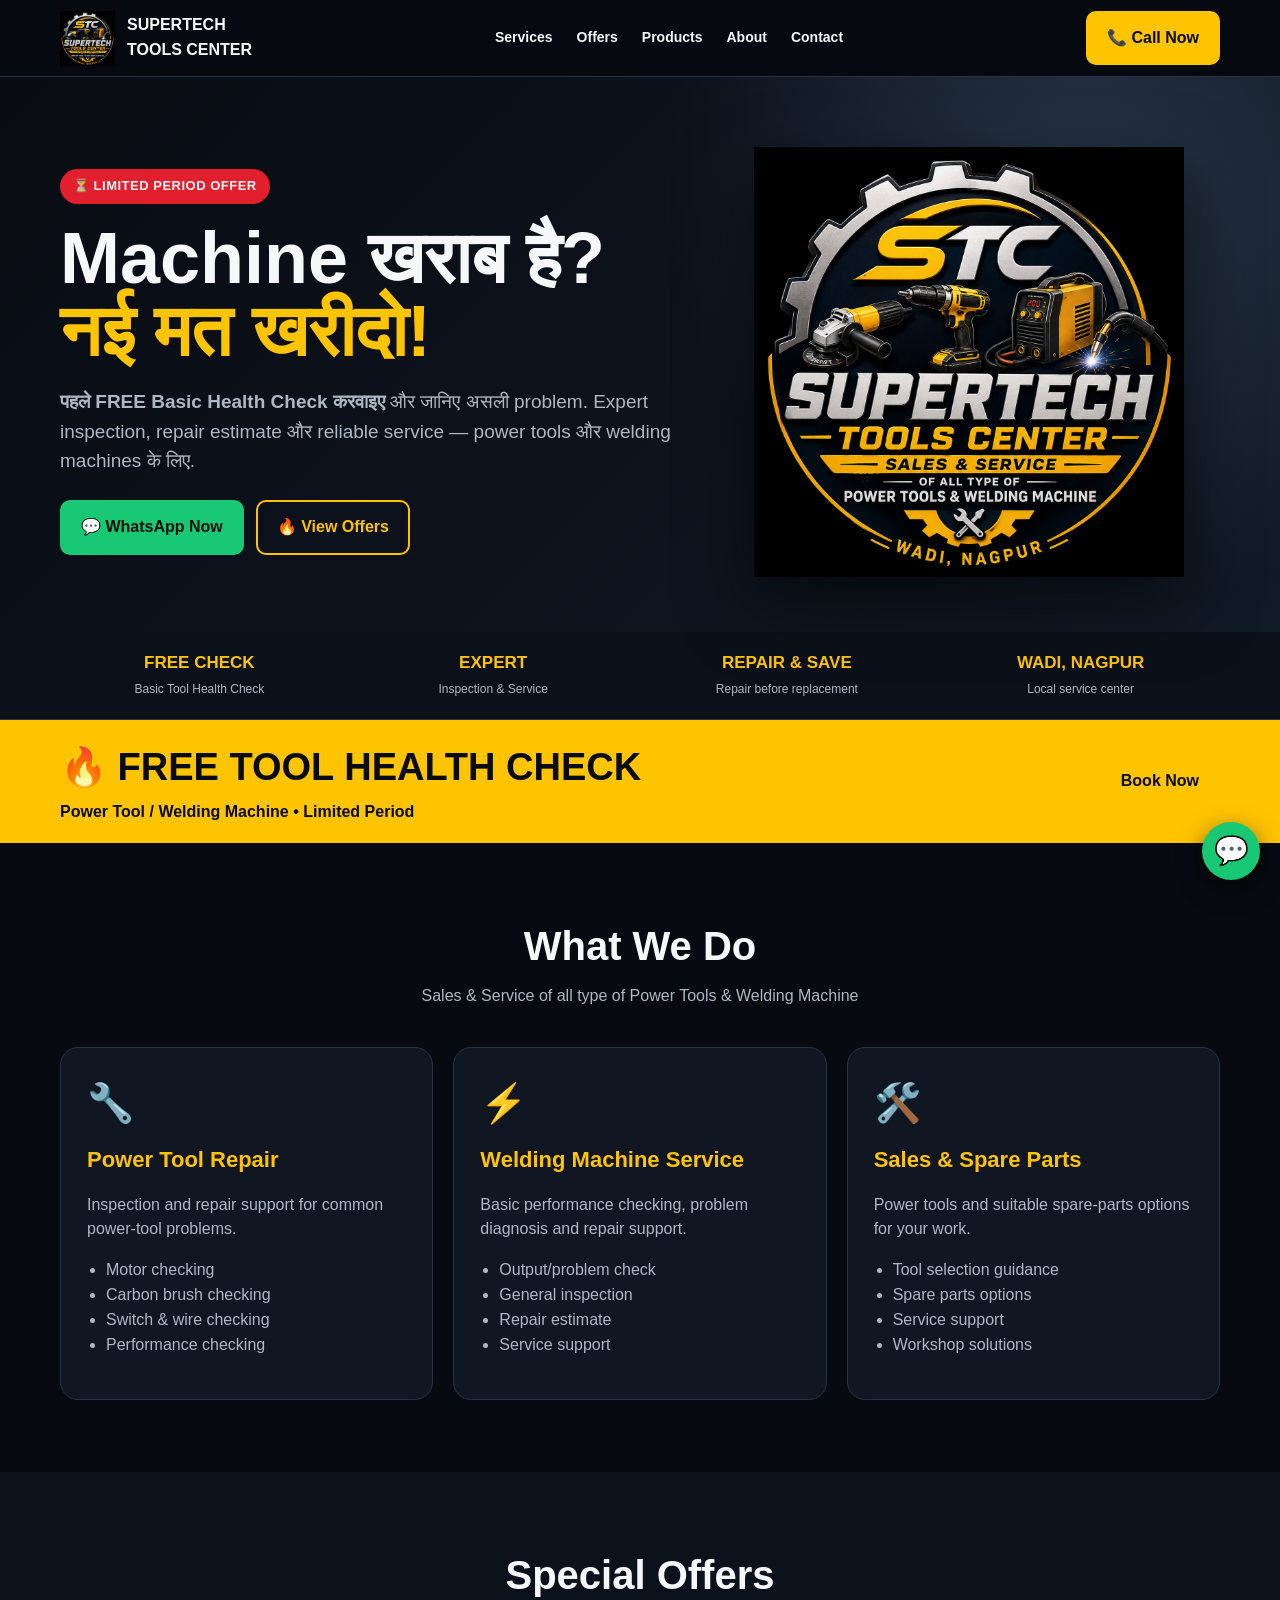
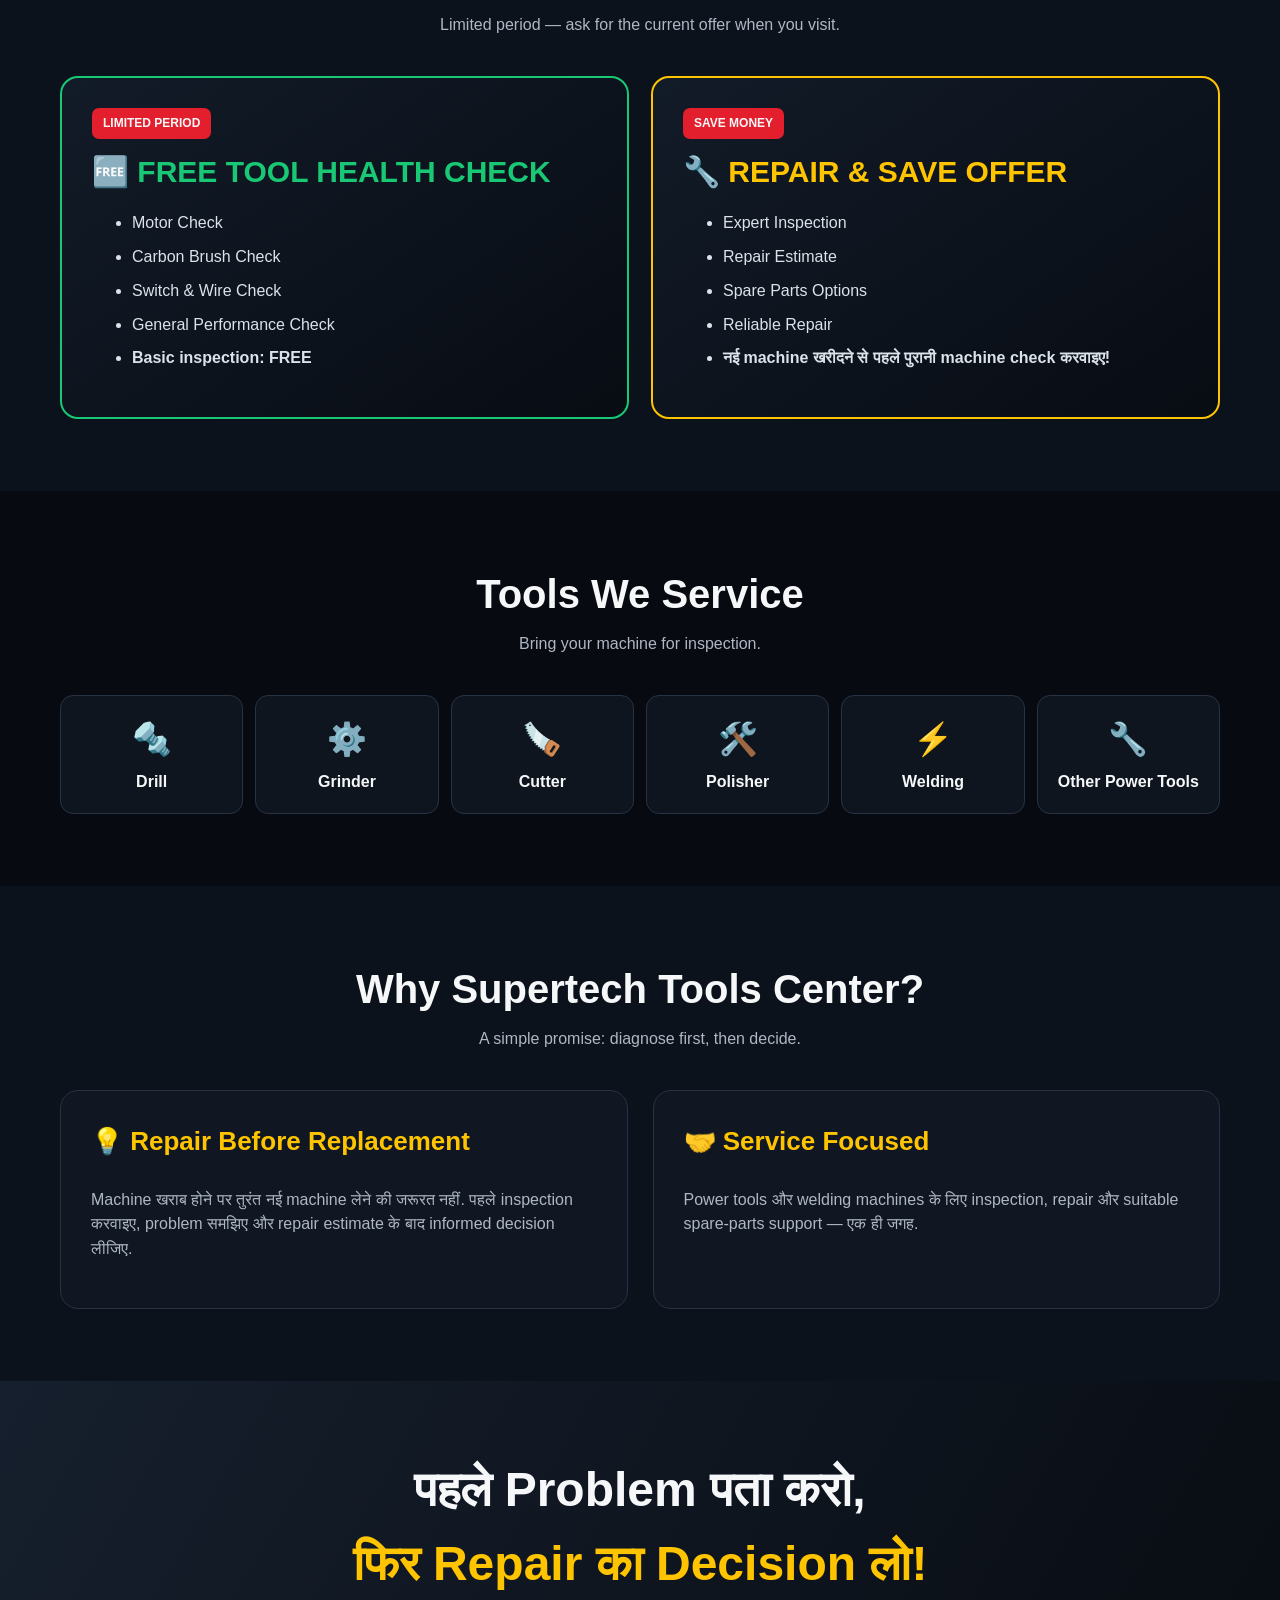
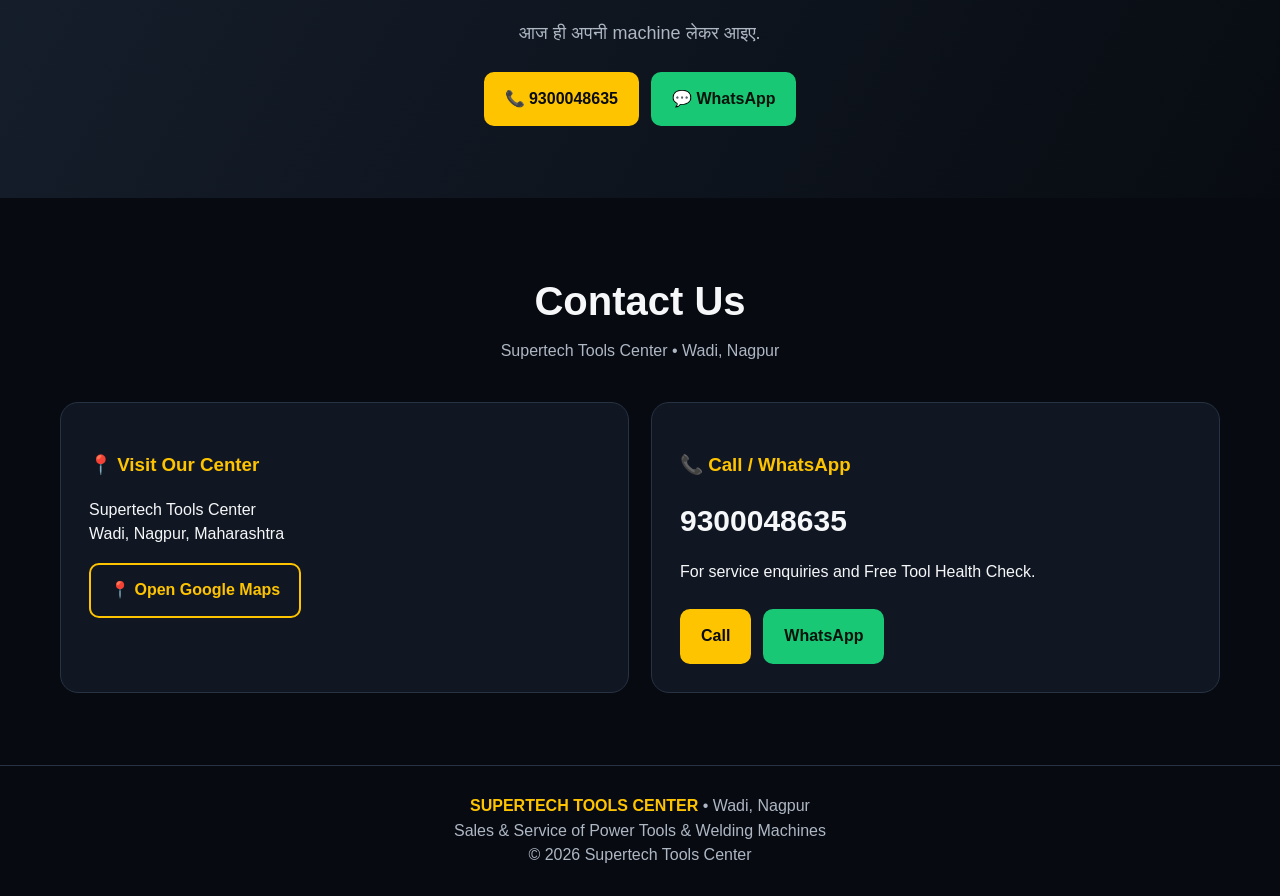
==== index.html @ 380aa90b "Update site URLs to custom domain" ====
<!doctype html>
<html lang="en">
<head>
<meta charset="utf-8">
<meta name="viewport" content="width=device-width,initial-scale=1">
<meta name="robots" content="index, follow">
<link rel="canonical" href="https://supertechtoolscenter.in/">
<title>Power Tool Repair & Welding Machine Service in Wadi, Nagpur | Supertech Tools Center</title>
<meta name="description" content="Supertech Tools Center in Wadi, Nagpur offers power tool repair, welding machine service, sales and spare parts. Call or WhatsApp 9300048635 for a Free Tool Health Check.">
<style>
:root{--bg:#070a10;--card:#101722;--gold:#ffc400;--red:#e31e2d;--text:#f6f7f9;--muted:#aeb7c4;--line:#273343;--green:#19c874}
*{box-sizing:border-box}html{scroll-behavior:smooth}body{margin:0;background:var(--bg);color:var(--text);font-family:Inter,Arial,sans-serif;line-height:1.55}a{text-decoration:none;color:inherit}.wrap{width:min(1160px,92%);margin:auto}
header{position:sticky;top:0;z-index:50;background:rgba(7,10,16,.94);backdrop-filter:blur(12px);border-bottom:1px solid var(--line)}.nav{height:76px;display:flex;align-items:center;justify-content:space-between;gap:20px}.brand{display:flex;align-items:center;gap:12px;font-weight:900}.brand img{width:55px;height:55px;object-fit:contain}.brand span{font-size:16px}nav{display:flex;gap:24px;font-weight:800;font-size:14px}nav a:hover{color:var(--gold)}.btn{display:inline-flex;align-items:center;justify-content:center;padding:13px 19px;border-radius:10px;background:var(--gold);color:#080b10;font-weight:900;border:2px solid var(--gold);cursor:pointer}.btn.dark{background:transparent;color:var(--gold)}.btn.whatsapp{background:var(--green);border-color:var(--green);color:#06120b}
.hero{padding:70px 0 55px;background:radial-gradient(circle at 85% 20%,#273548 0,transparent 36%),linear-gradient(135deg,#080b12,#111a27)}.grid2{display:grid;grid-template-columns:1.1fr .9fr;gap:45px;align-items:center}.pill{display:inline-block;background:var(--red);padding:7px 13px;border-radius:999px;font-weight:900;font-size:13px;letter-spacing:.5px}h1{font-size:clamp(40px,6vw,72px);line-height:1.02;margin:18px 0}.gold{color:var(--gold)}.hero p{font-size:19px;color:var(--muted);max-width:680px}.actions{display:flex;gap:12px;flex-wrap:wrap;margin-top:24px}.hero img{width:min(430px,100%);display:block;margin:auto;filter:drop-shadow(0 25px 35px #0009)}
.trust{padding:18px 0;border-bottom:1px solid var(--line);background:#0b111a}.trustrow{display:grid;grid-template-columns:repeat(4,1fr);gap:15px;text-align:center}.trustrow strong{display:block;color:var(--gold);font-size:17px}.trustrow span{font-size:12px;color:var(--muted)}
.offerbar{background:var(--gold);color:#080b10;padding:18px 0}.offerbar .inner{display:flex;align-items:center;justify-content:space-between;gap:20px}.offerbar h2{margin:0;font-size:clamp(23px,4vw,38px)}.offerbar p{margin:3px 0 0;font-weight:800}
section{padding:72px 0}.title{text-align:center;margin-bottom:38px}.title h2{font-size:40px;margin:0 0 7px}.title p{color:var(--muted);margin:0}
.cards{display:grid;grid-template-columns:repeat(3,1fr);gap:20px}.card{background:var(--card);border:1px solid var(--line);border-radius:18px;padding:26px;transition:.2s}.card:hover{transform:translateY(-4px);border-color:#4a5b70}.ico{font-size:38px}.card h3{color:var(--gold);font-size:22px;margin:10px 0 7px}.card p,.card li{color:var(--muted)}.card ul{padding-left:19px}
.offers{display:grid;grid-template-columns:1fr 1fr;gap:22px}.offer{padding:30px;border-radius:18px;background:linear-gradient(145deg,#121b28,#080c13);border:2px solid var(--gold)}.offer.free{border-color:var(--green)}.offer h3{font-size:30px;color:var(--gold);margin:0 0 12px}.offer.free h3{color:var(--green)}.offer li{margin:9px 0;color:#dce2e9}.limited{display:inline-block;background:var(--red);padding:6px 11px;border-radius:7px;font-weight:900;font-size:12px;margin-bottom:10px}
.products{display:grid;grid-template-columns:repeat(6,1fr);gap:12px}.product{background:#0e151f;border:1px solid var(--line);border-radius:13px;padding:19px 10px;text-align:center;font-weight:800}.product b{font-size:32px;display:block;margin-bottom:5px}
.about{background:#0c121b}.aboutbox{display:grid;grid-template-columns:1fr 1fr;gap:25px;align-items:stretch}.aboutbox>div{background:var(--card);border:1px solid var(--line);border-radius:18px;padding:30px}.aboutbox h3{color:var(--gold);font-size:26px;margin-top:0}.aboutbox p{color:var(--muted)}
.cta{text-align:center;background:linear-gradient(120deg,#161f2d,#080c12)}.cta h2{font-size:clamp(30px,5vw,48px);margin:0 0 8px}.cta p{color:var(--muted);font-size:18px}
.contact{display:grid;grid-template-columns:1fr 1fr;gap:22px}.contact .box{background:var(--card);border:1px solid var(--line);border-radius:18px;padding:28px}.contact h3{color:var(--gold)}.number{font-size:30px;font-weight:900}
footer{padding:28px 0;border-top:1px solid var(--line);text-align:center;color:var(--muted)}footer strong{color:var(--gold)}
.float-wa{position:fixed;right:20px;bottom:20px;z-index:100;width:58px;height:58px;border-radius:50%;display:flex;align-items:center;justify-content:center;background:var(--green);font-size:28px;box-shadow:0 8px 25px #0008}
@media(max-width:850px){nav{display:none}.grid2,.aboutbox,.contact,.offers{grid-template-columns:1fr}.cards{grid-template-columns:1fr}.products{grid-template-columns:repeat(2,1fr)}.trustrow{grid-template-columns:repeat(2,1fr)}.offerbar .inner{flex-direction:column;text-align:center}.hero{padding-top:45px}}
</style>
<script type="application/ld+json">
{
  "@context":"https://schema.org",
  "@type":"LocalBusiness",
  "name":"Supertech Tools Center",
  "description":"Sales and service of power tools and welding machines in Wadi, Nagpur.",
  "telephone":"+91-9300048635",
  "url":"https://supertechtoolscenter.in/",
  "address":{"@type":"PostalAddress","addressLocality":"Wadi","addressRegion":"Maharashtra","addressCountry":"IN"},
  "areaServed":["Wadi","Nagpur"]
}
</script>
</head>
<body>
<header><div class="wrap nav">
<a class="brand" href="#"><img src="[data-uri]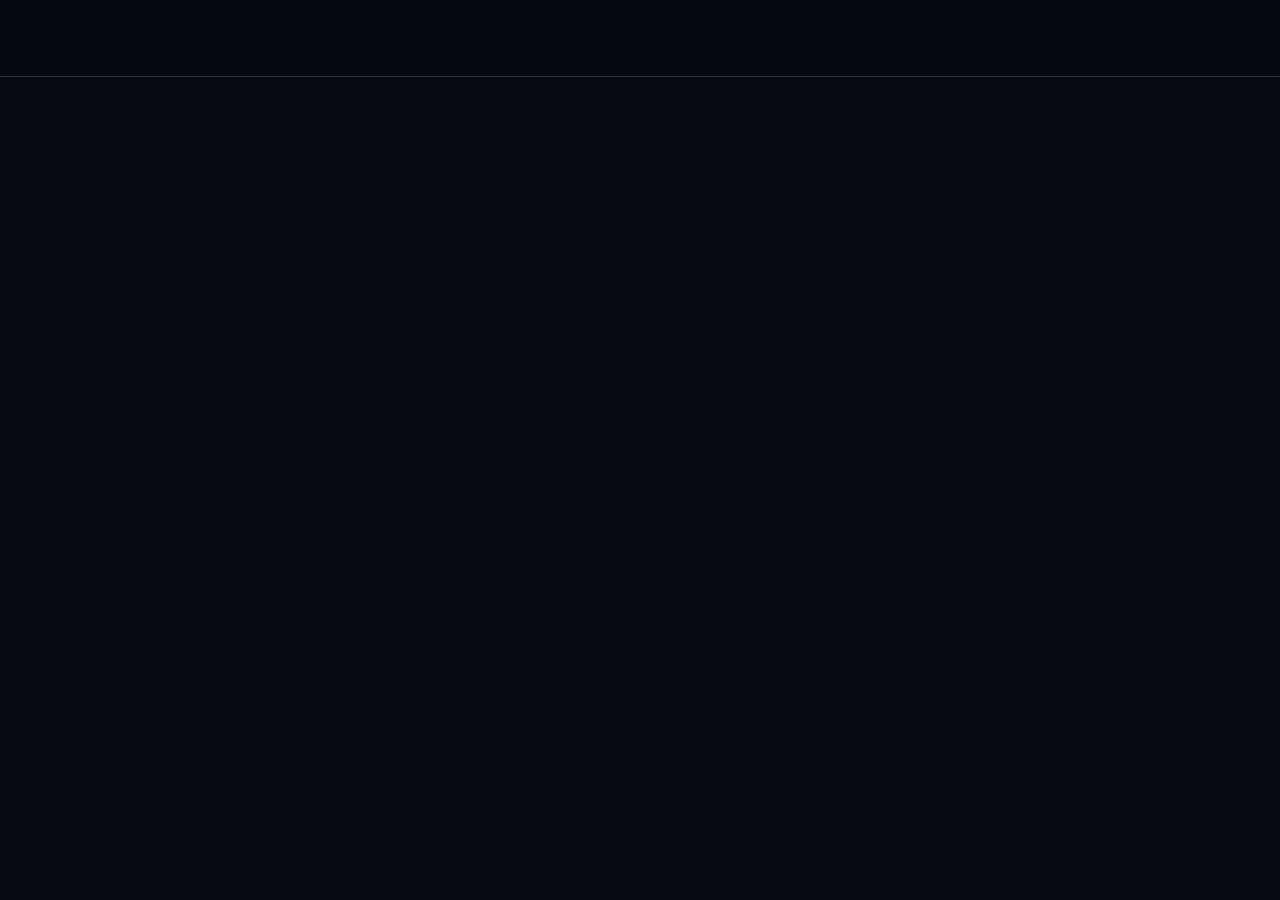
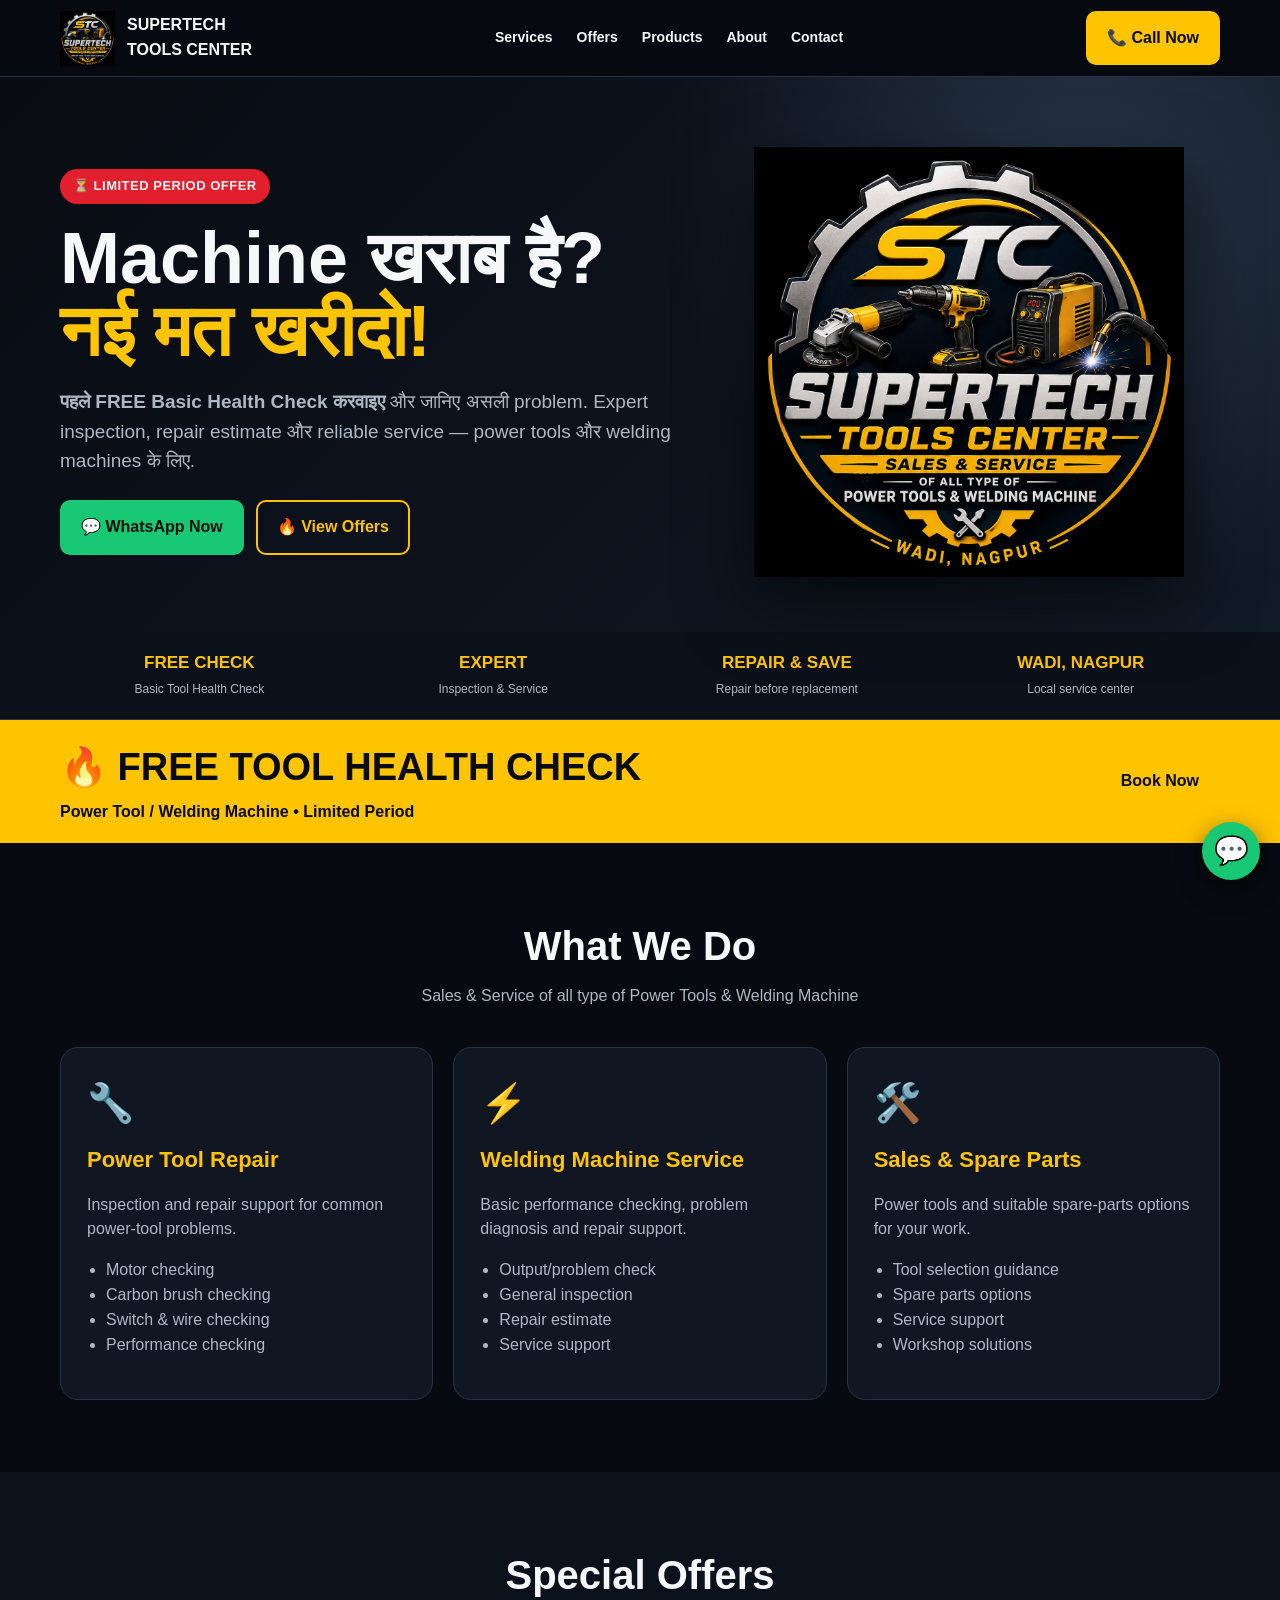
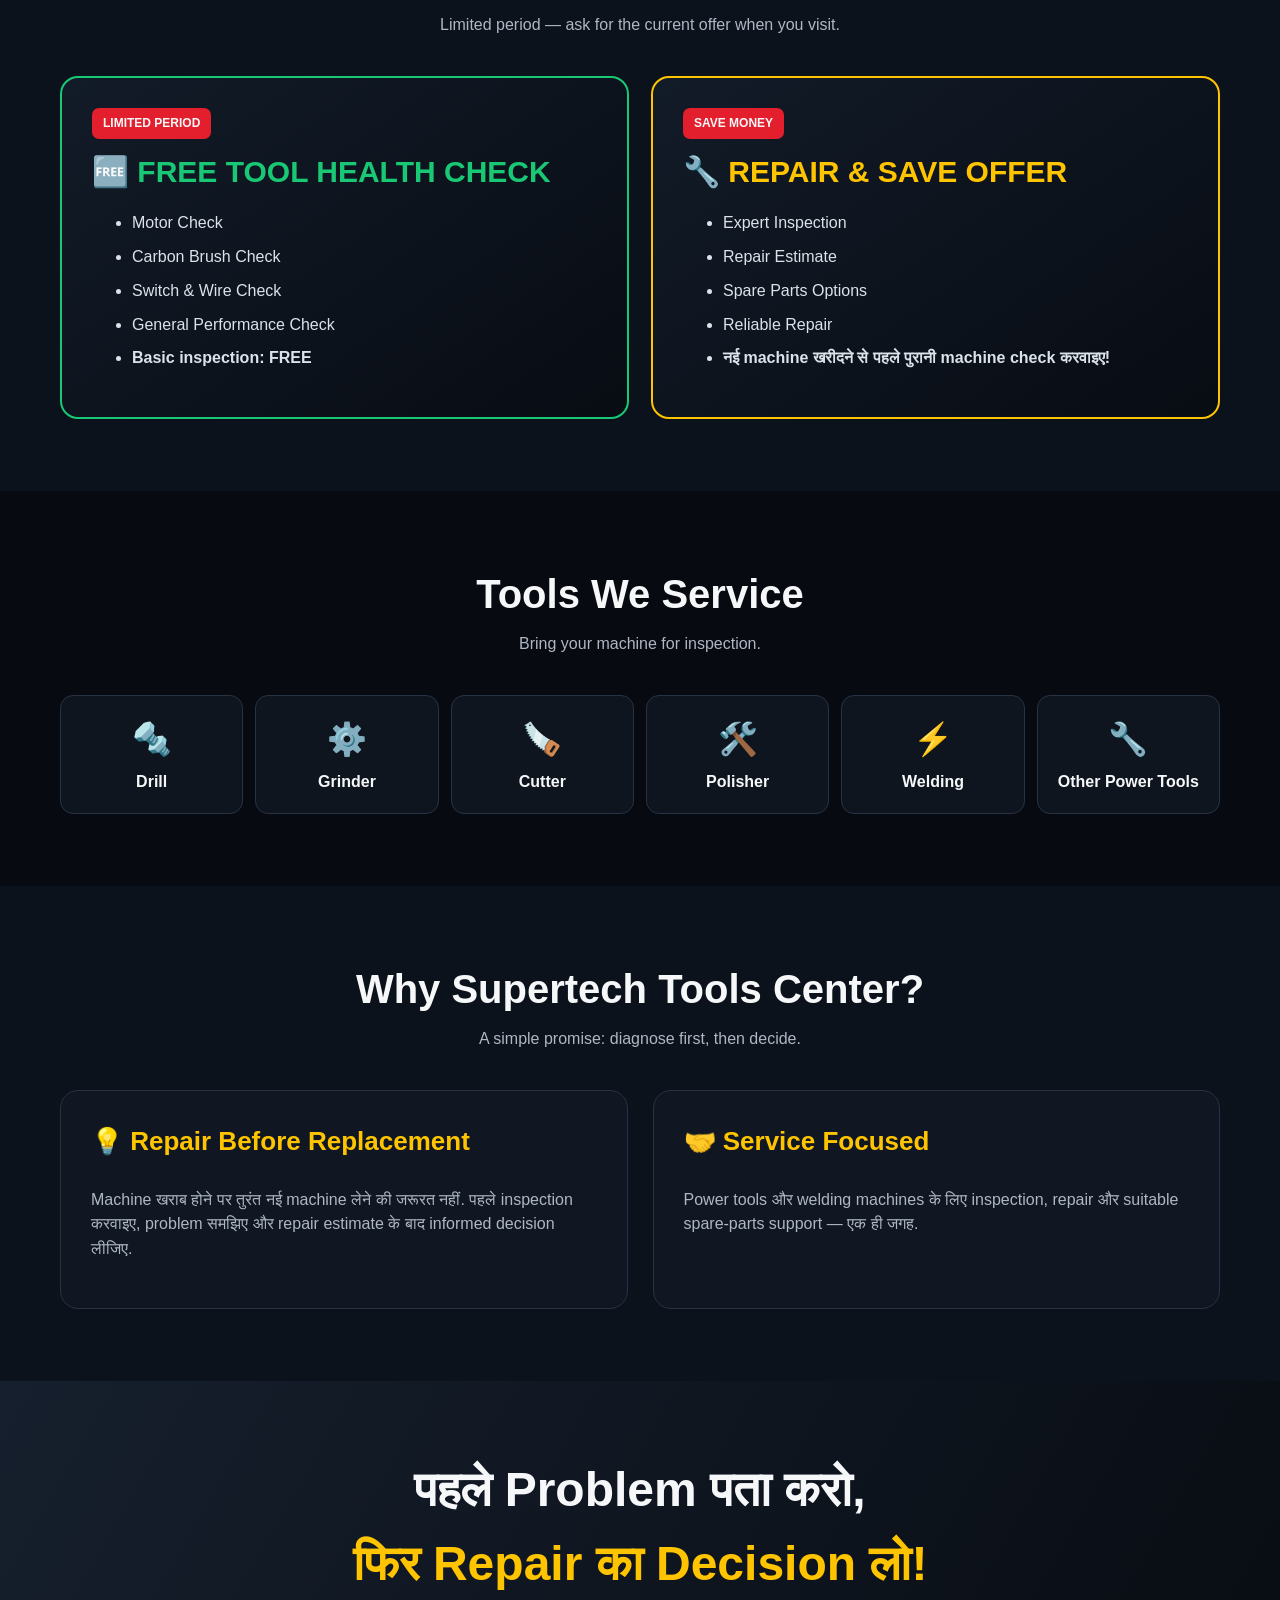
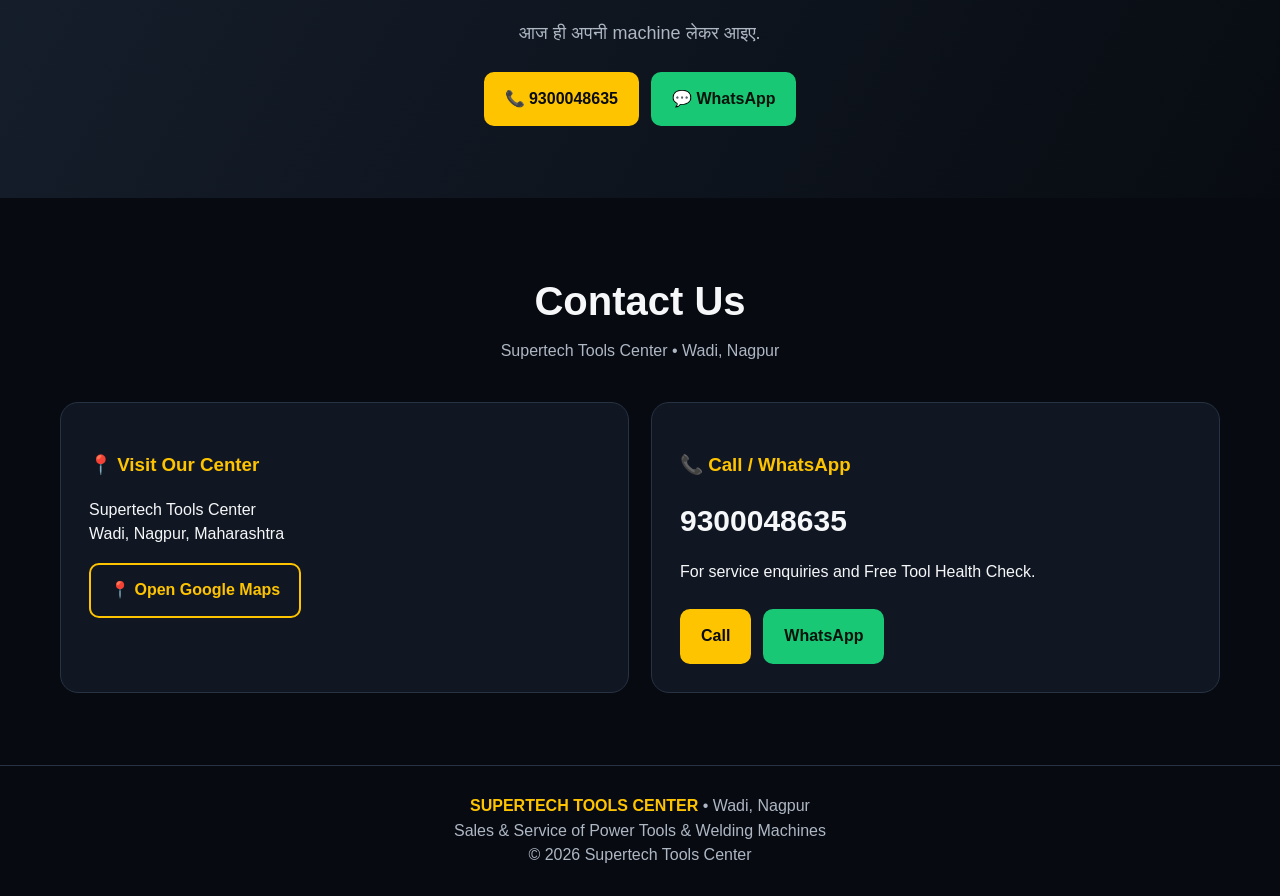
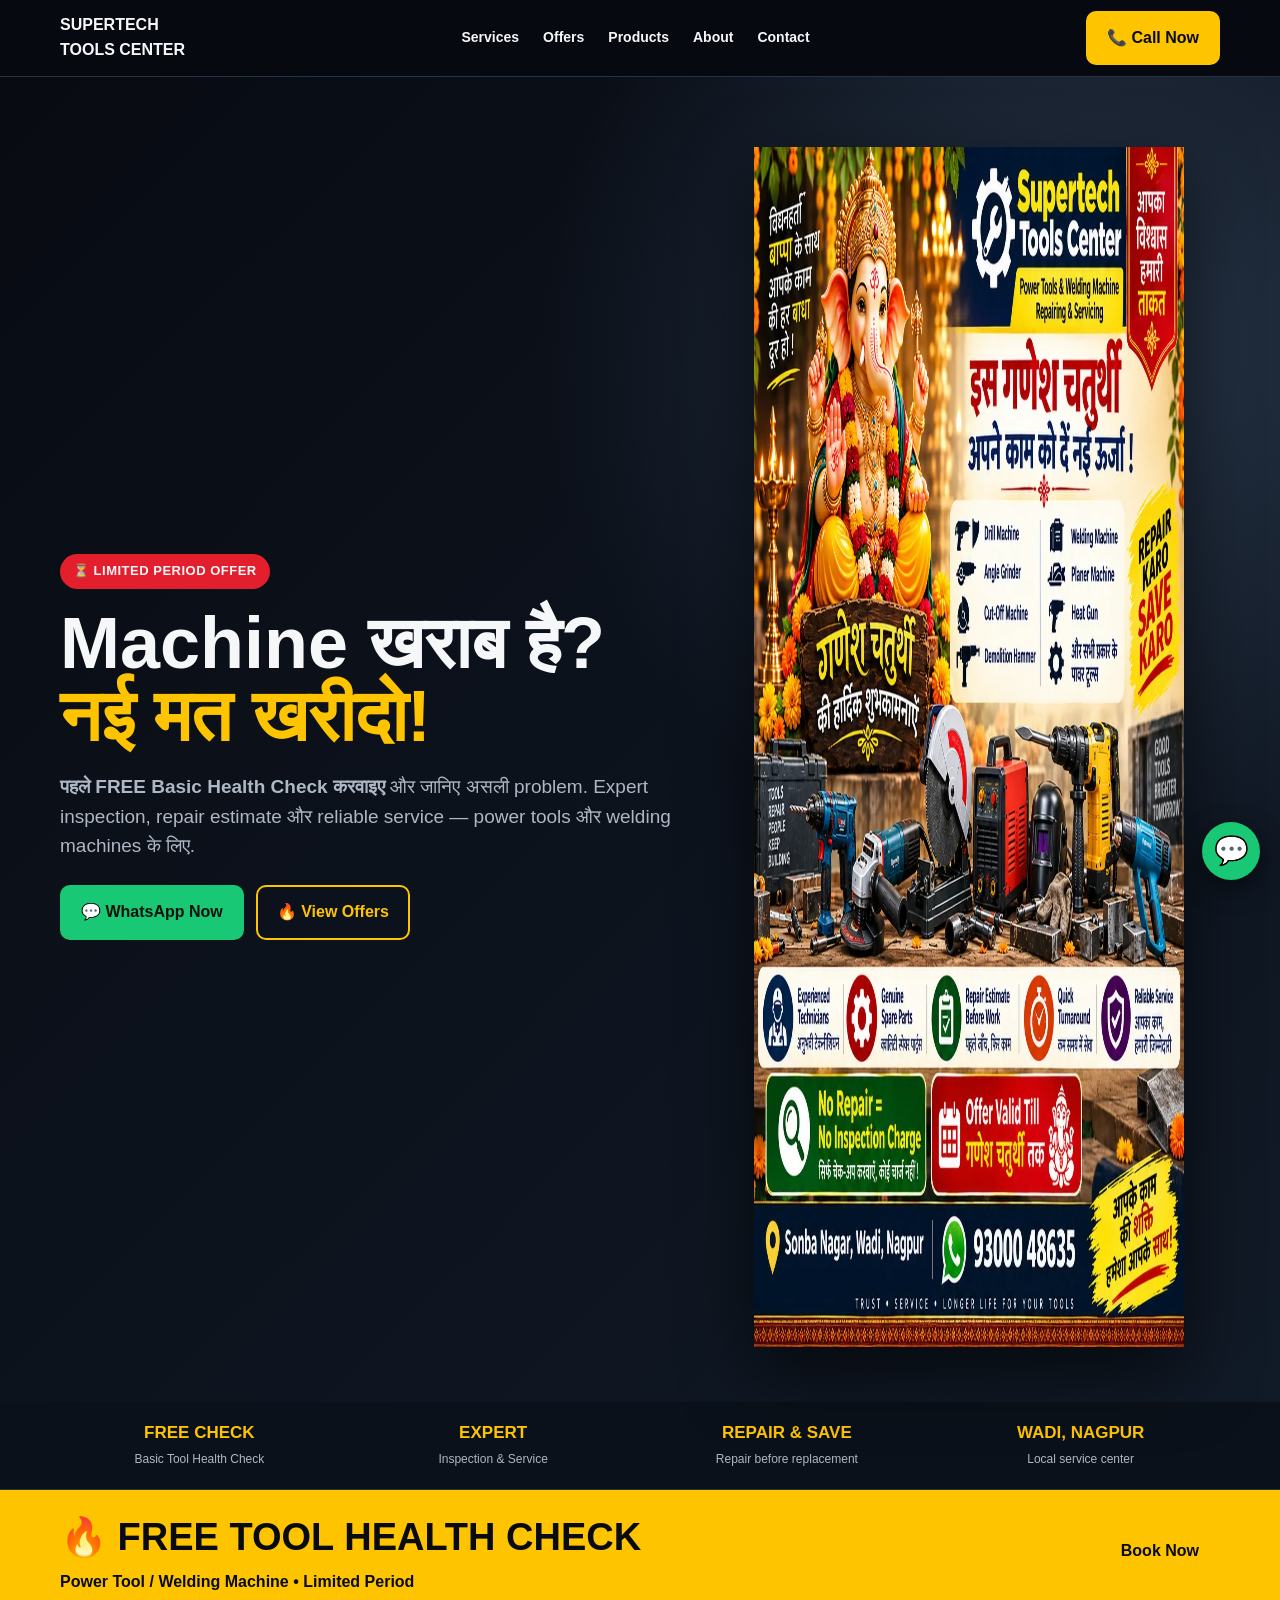
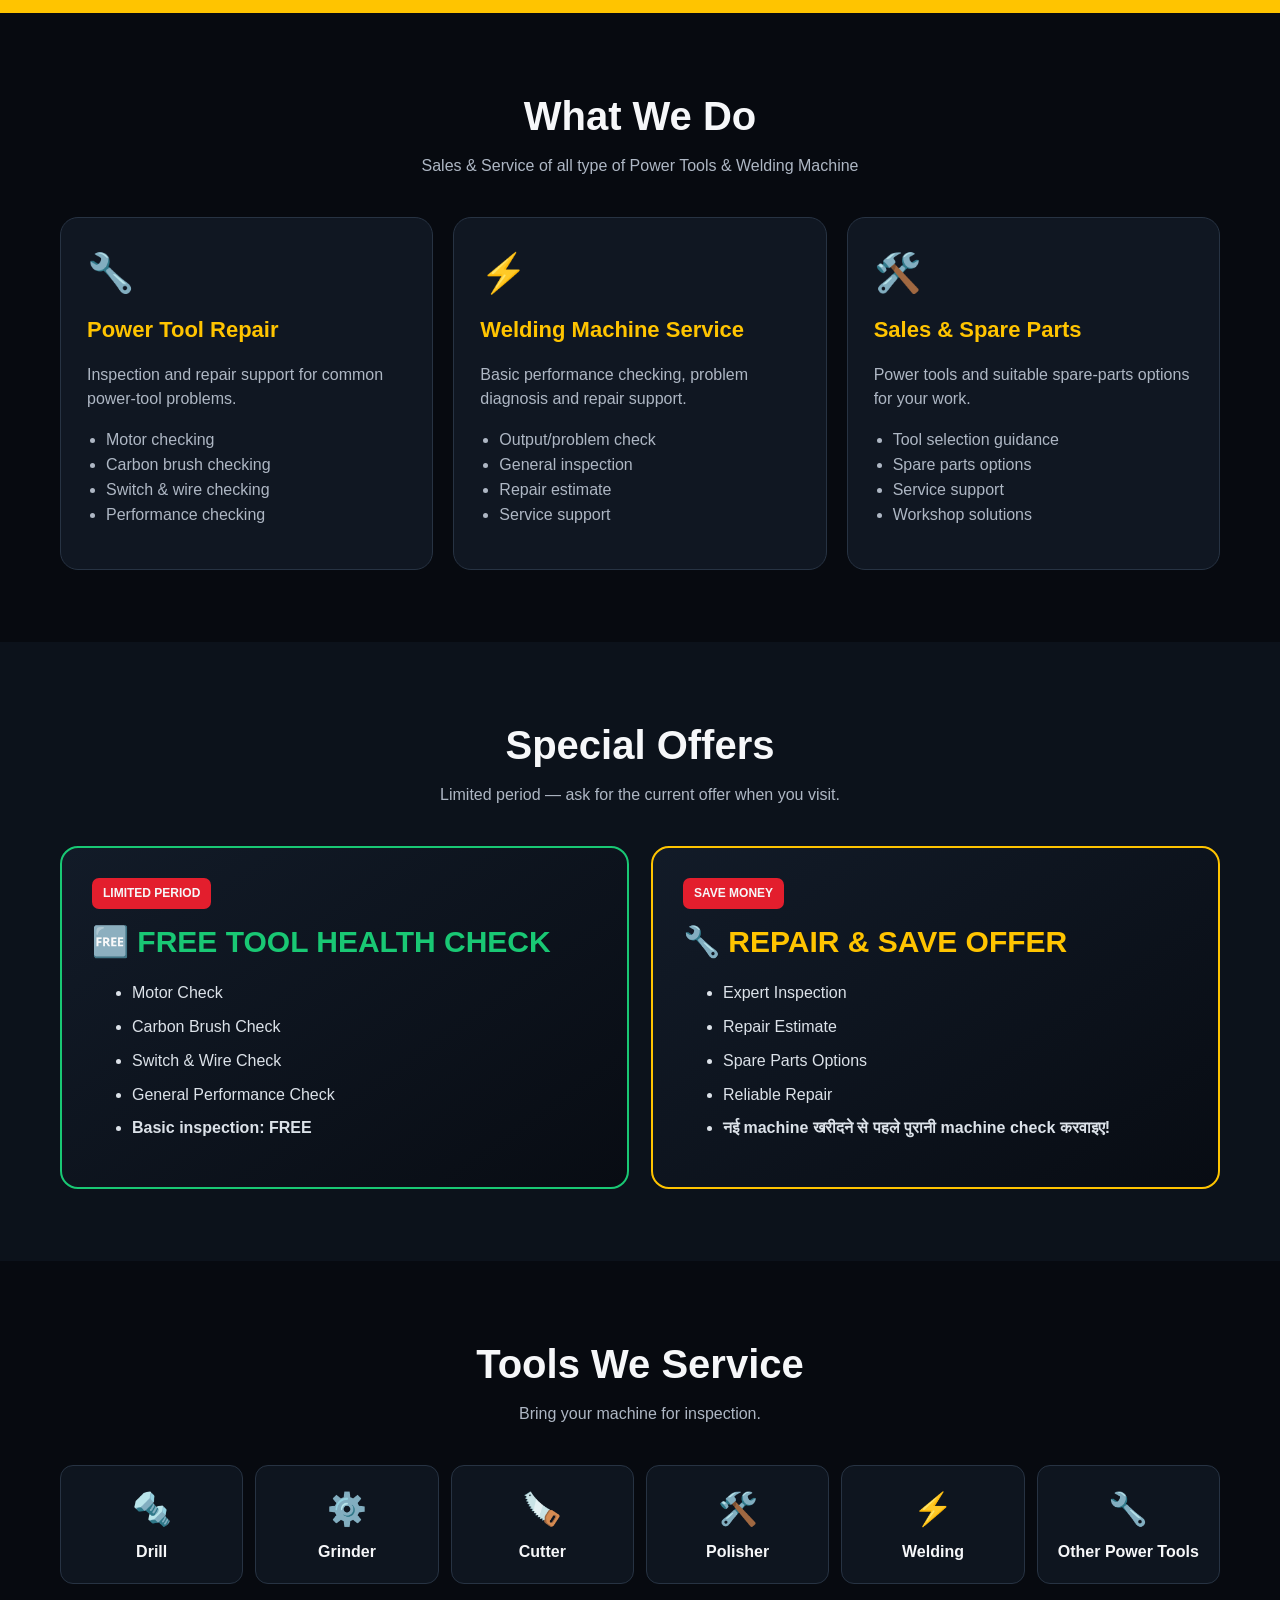
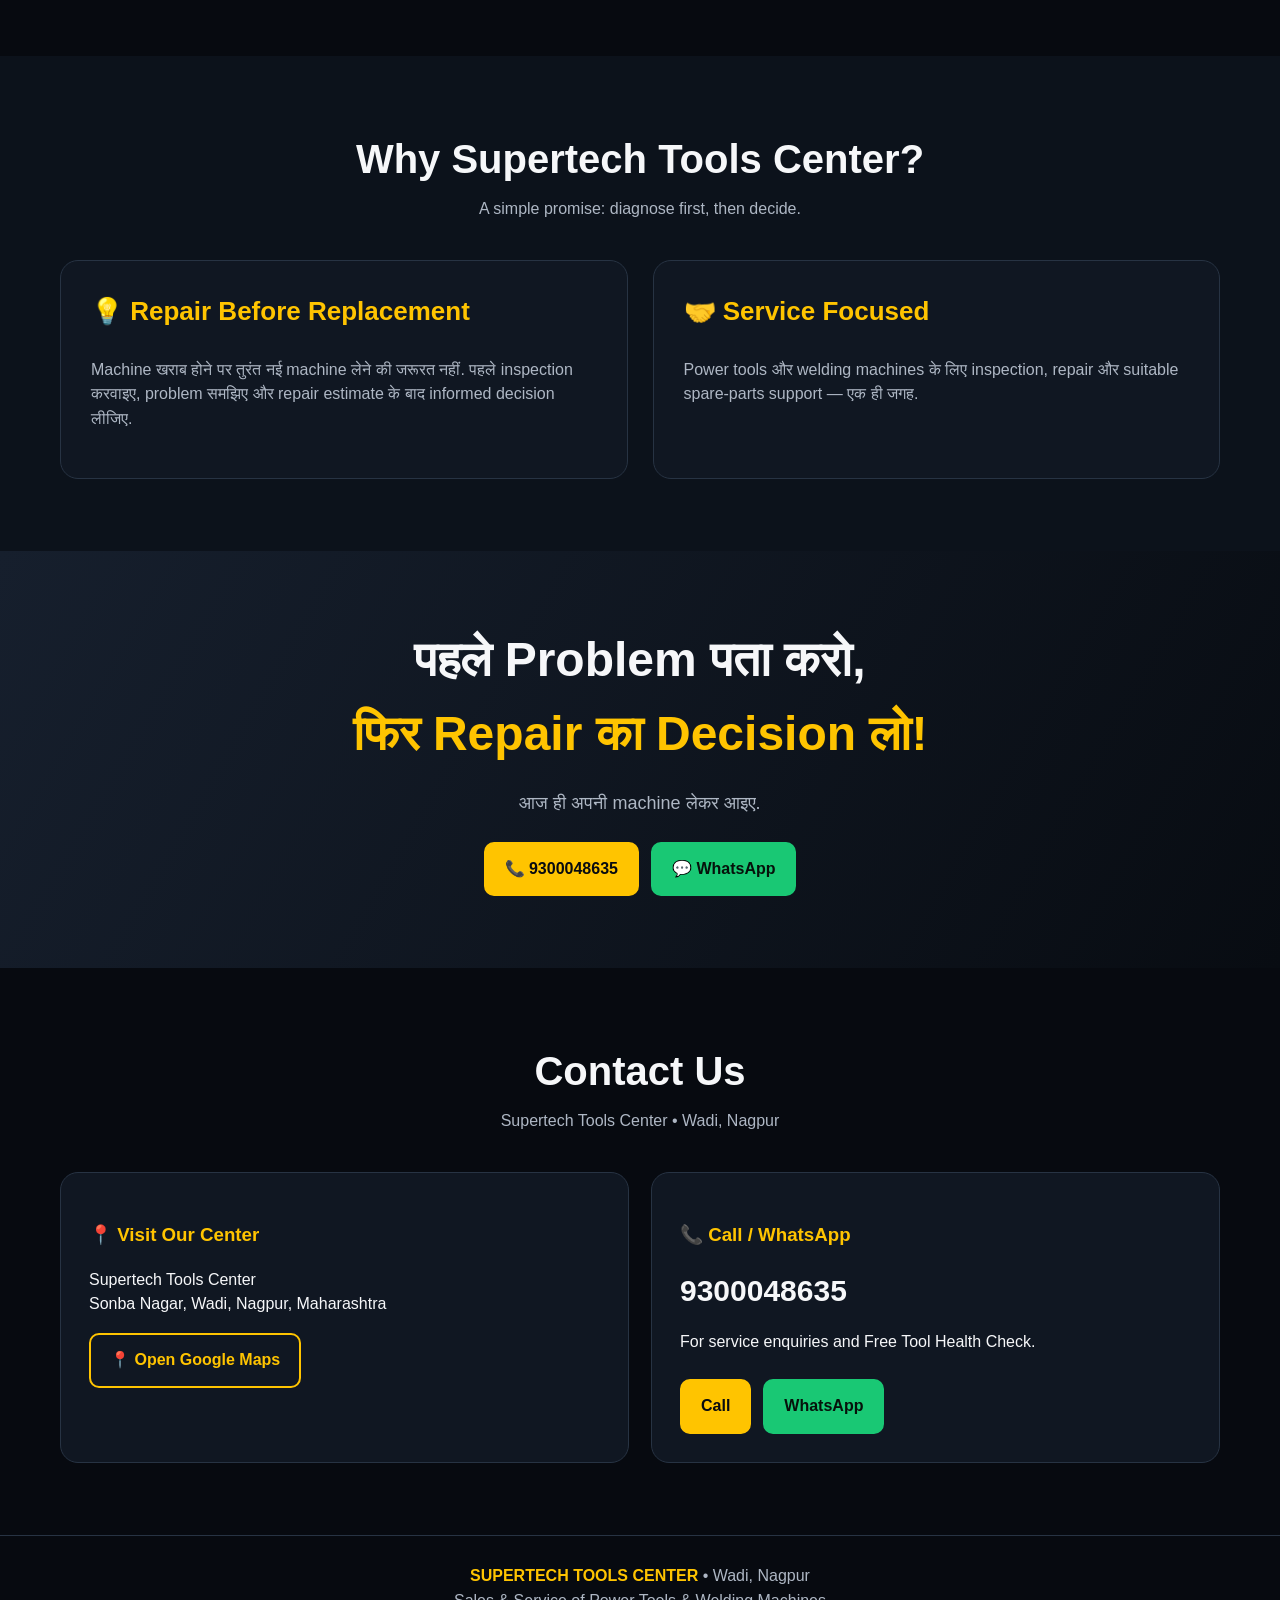
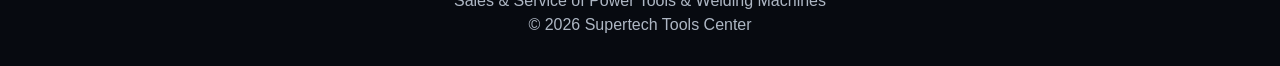
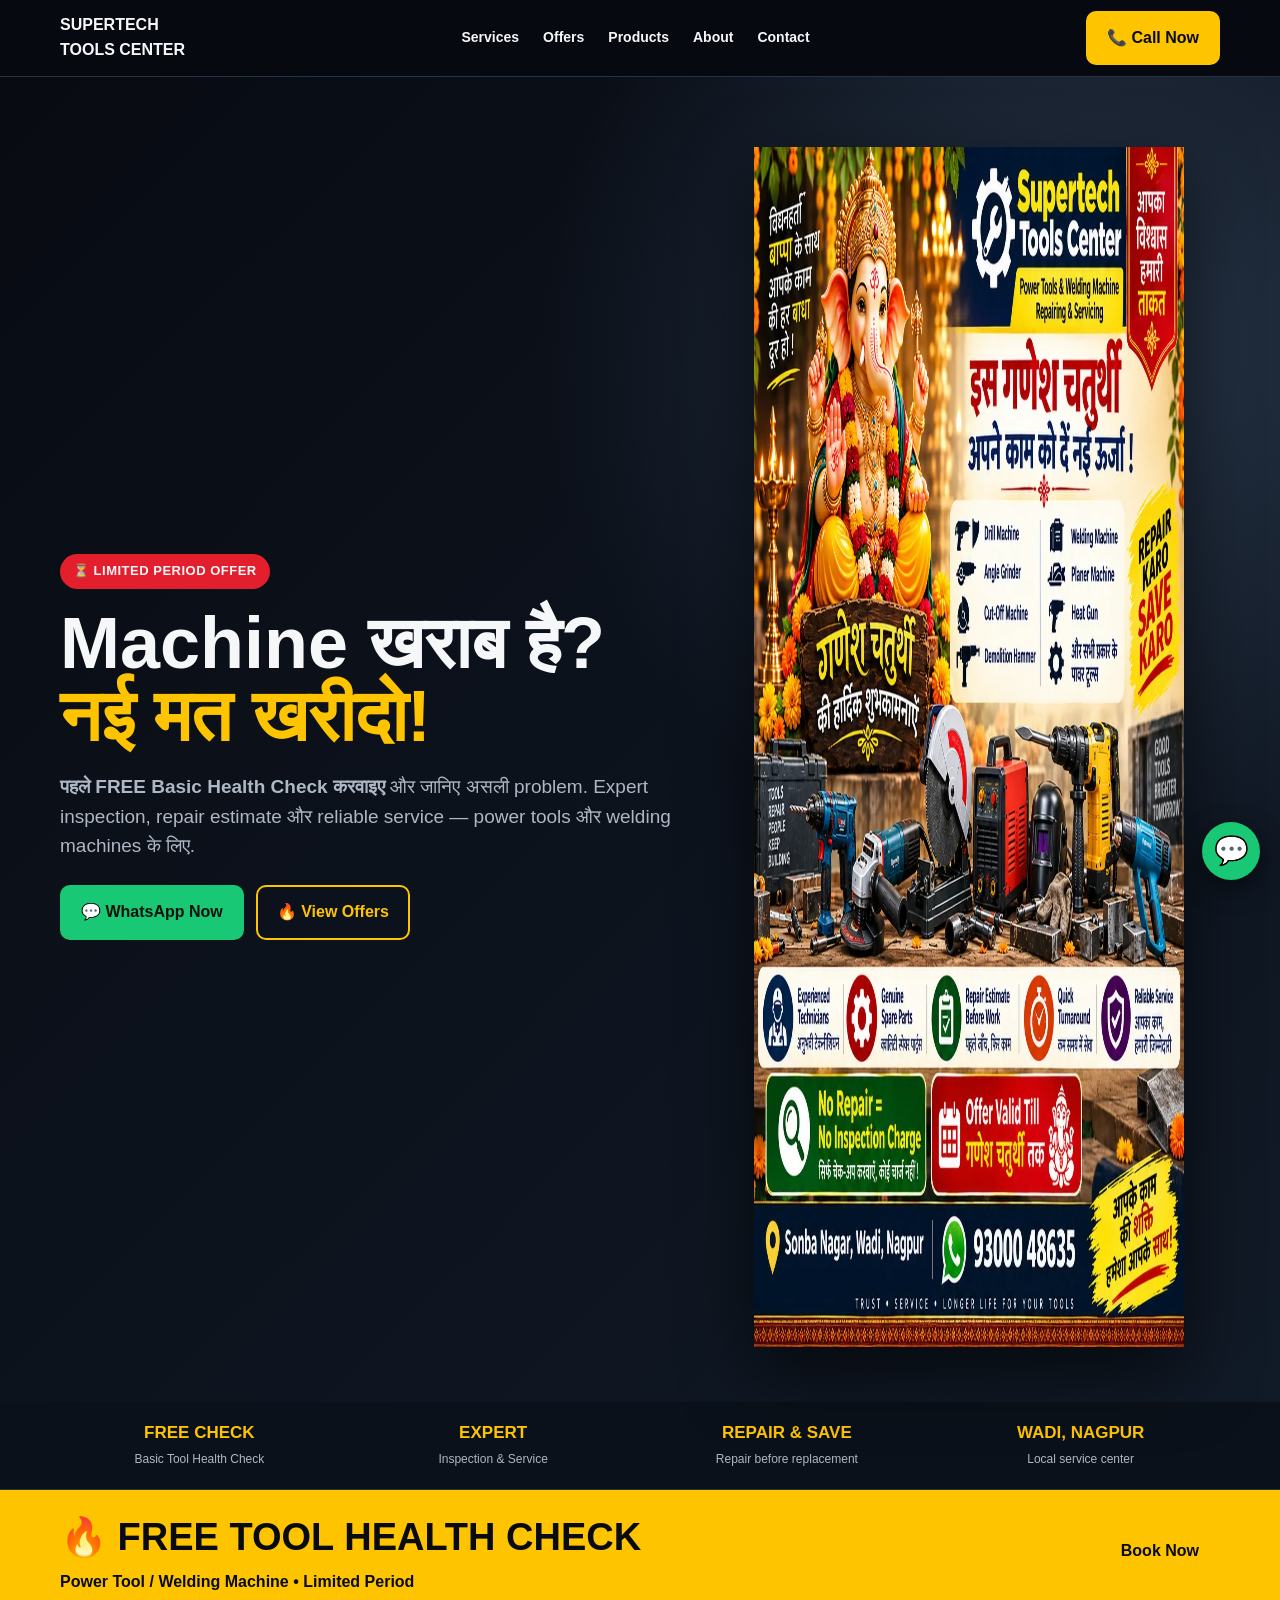
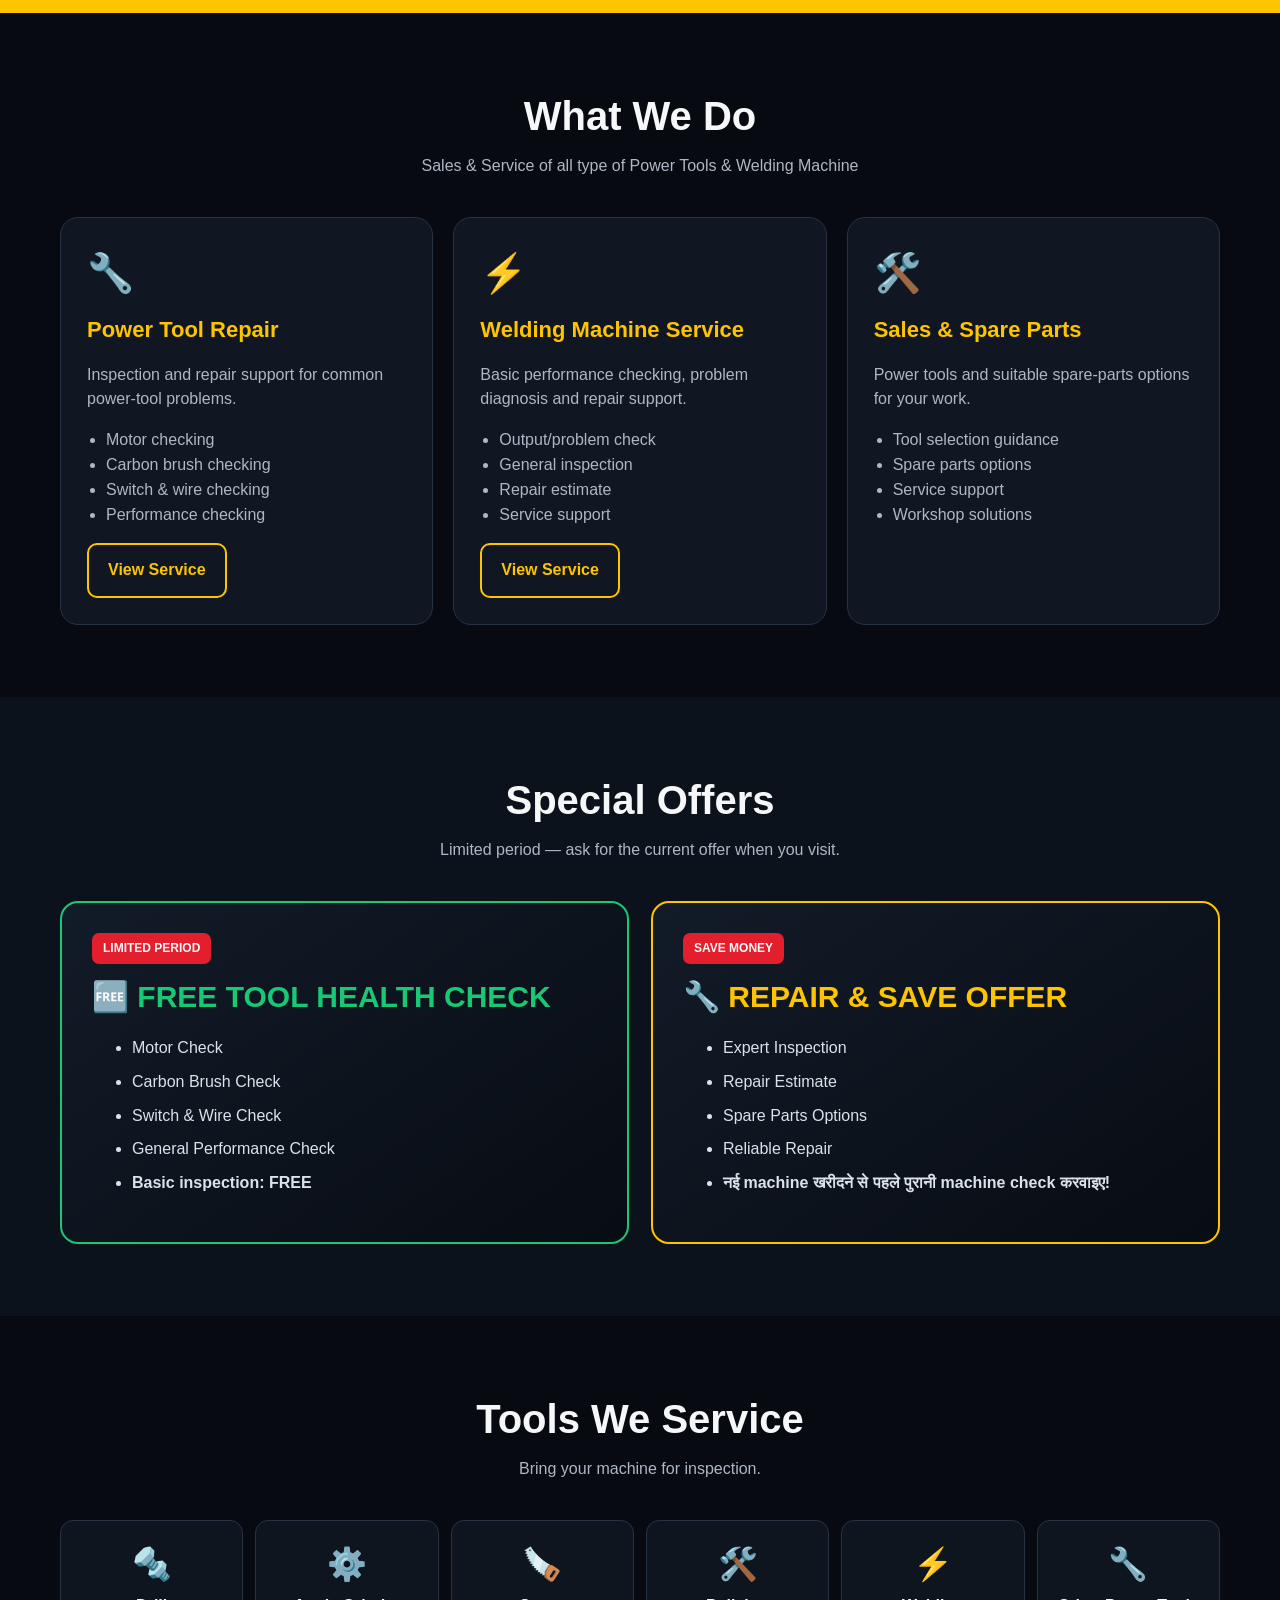
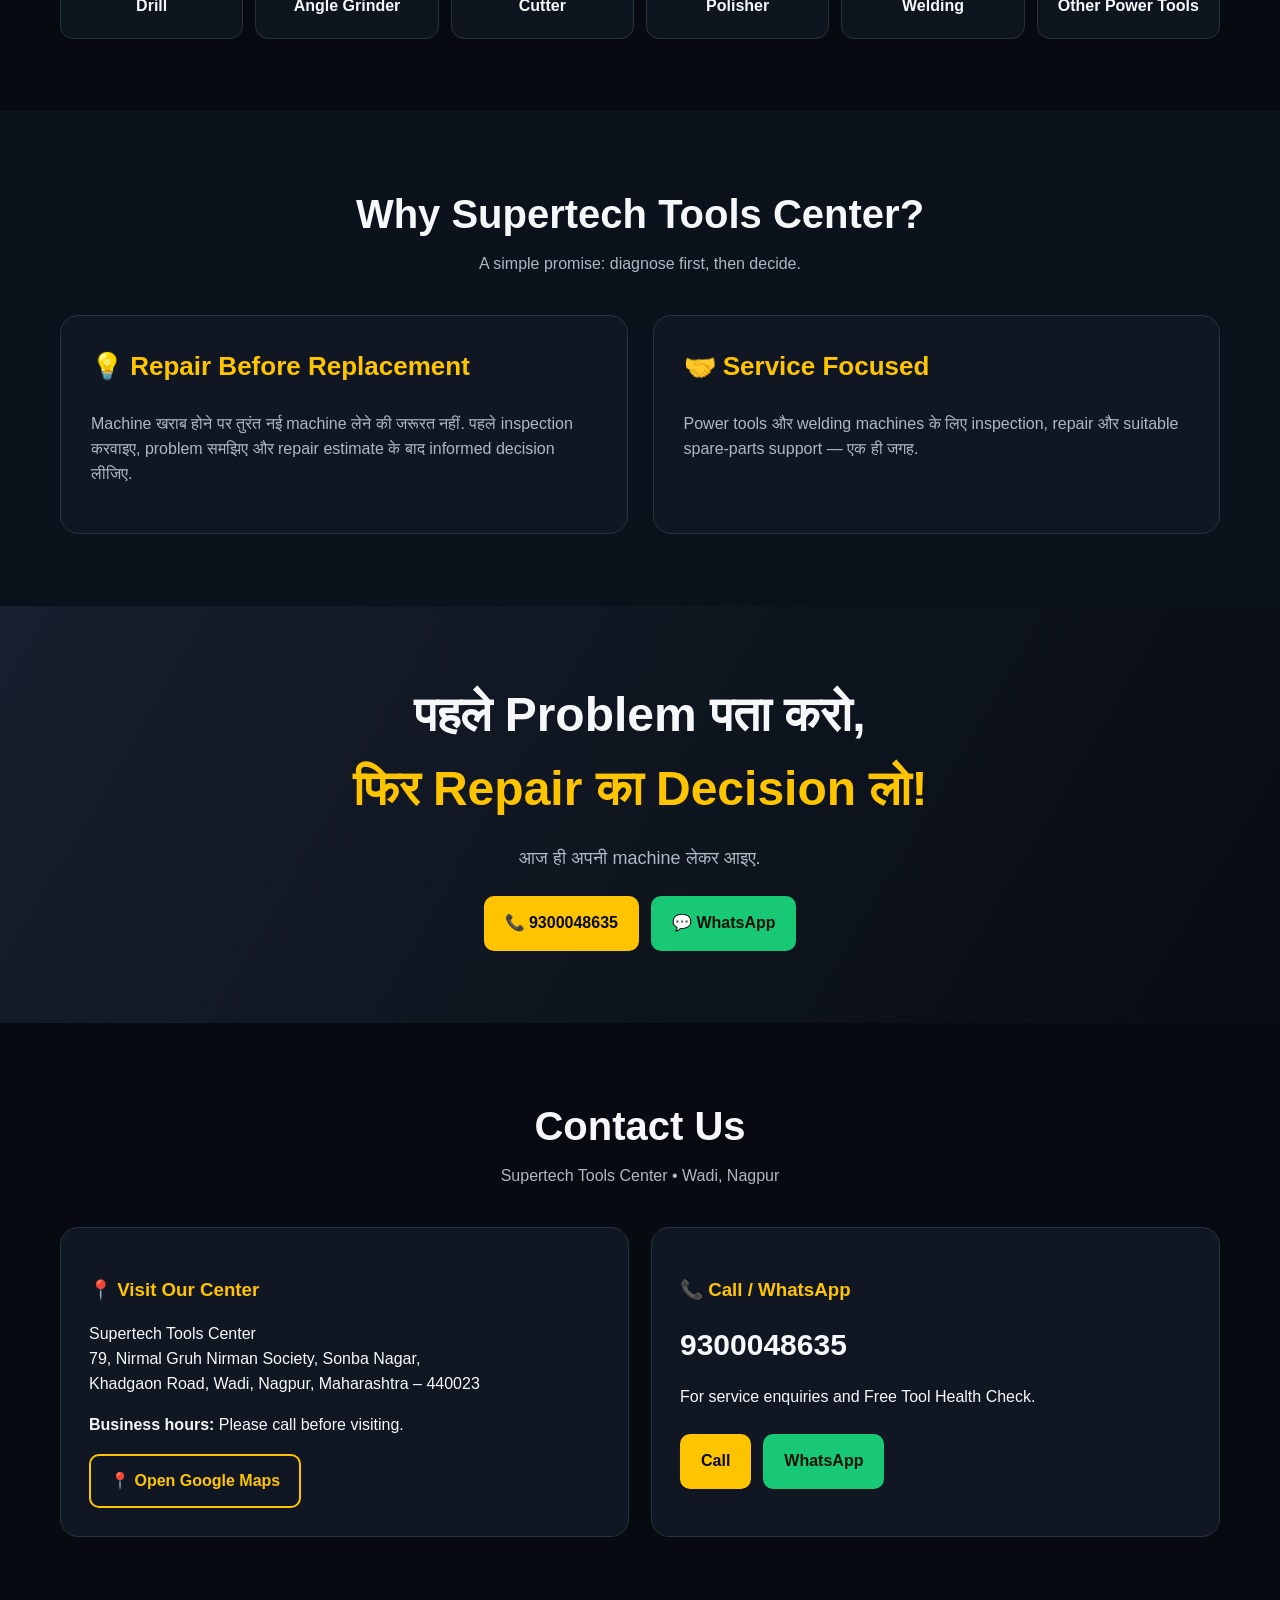
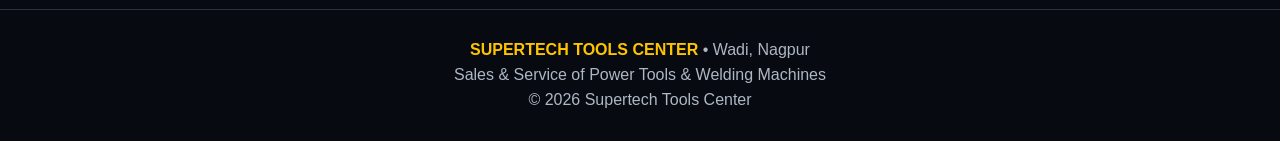
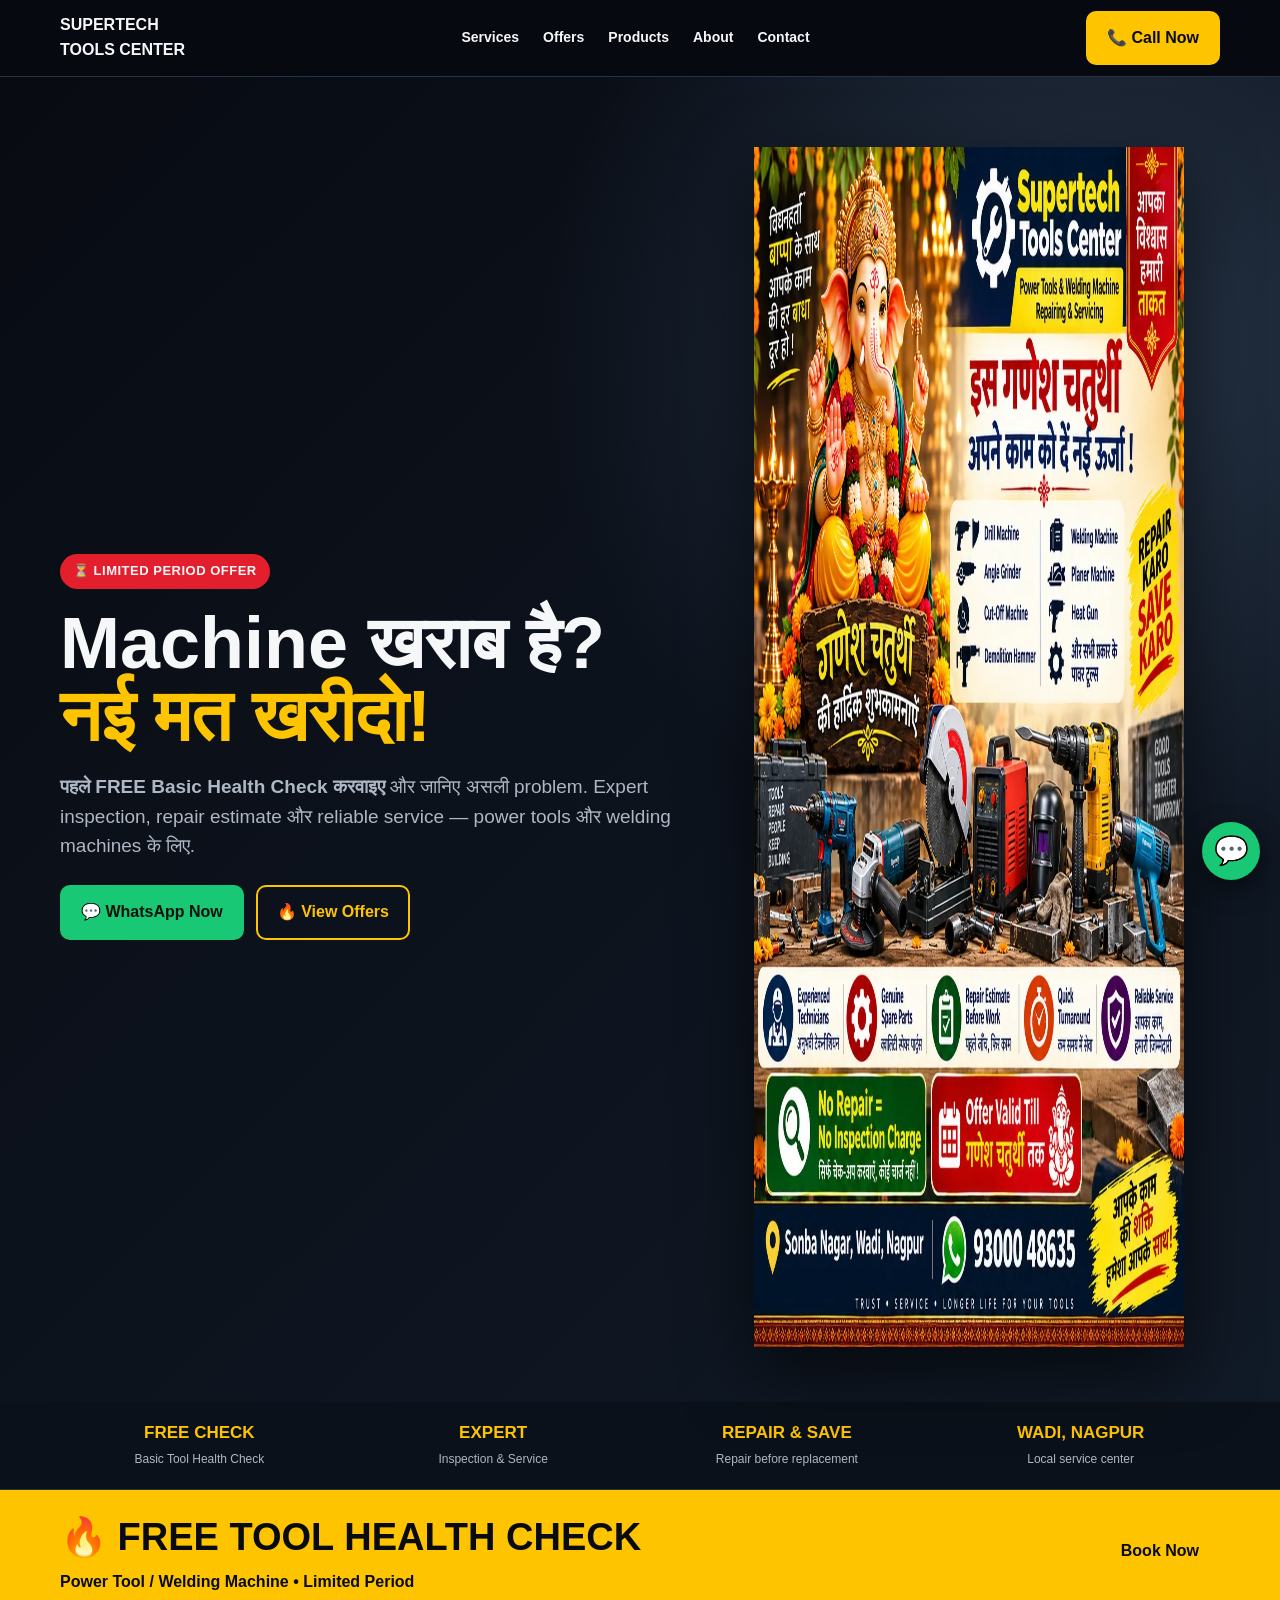
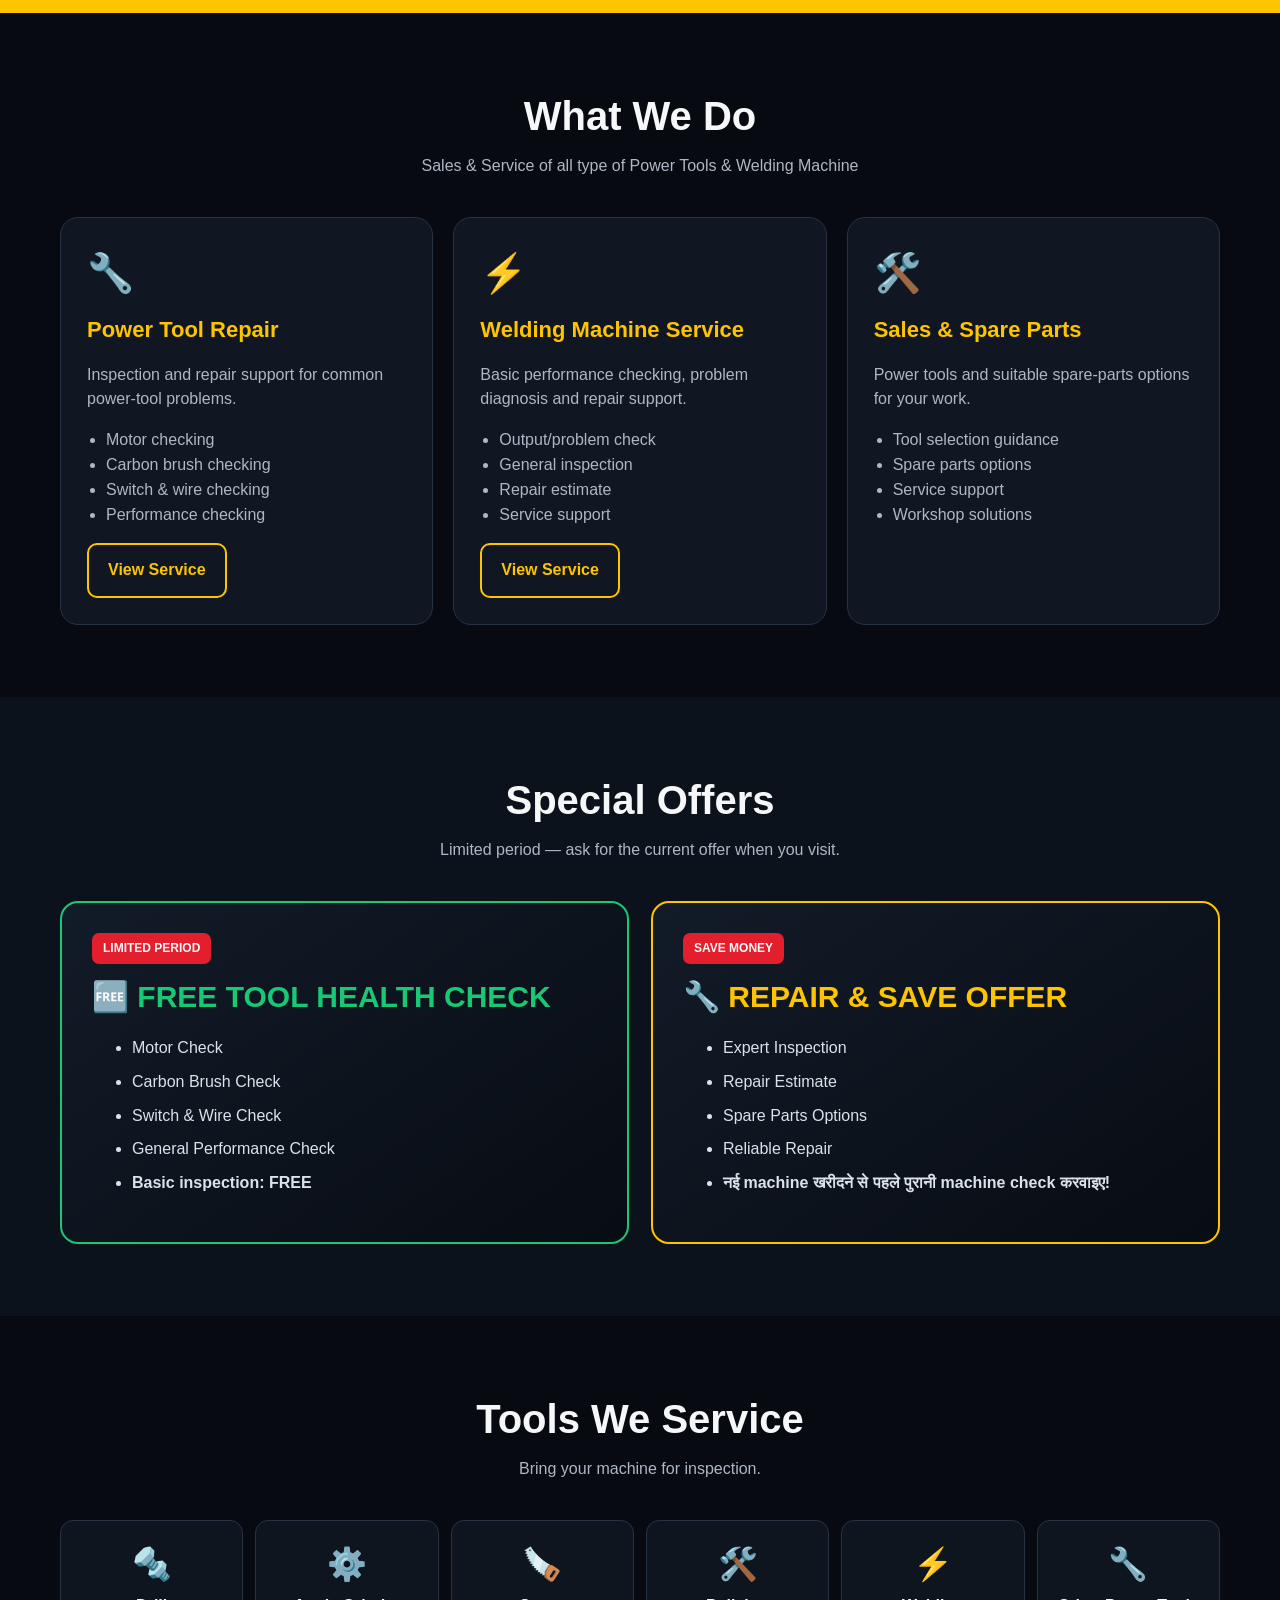
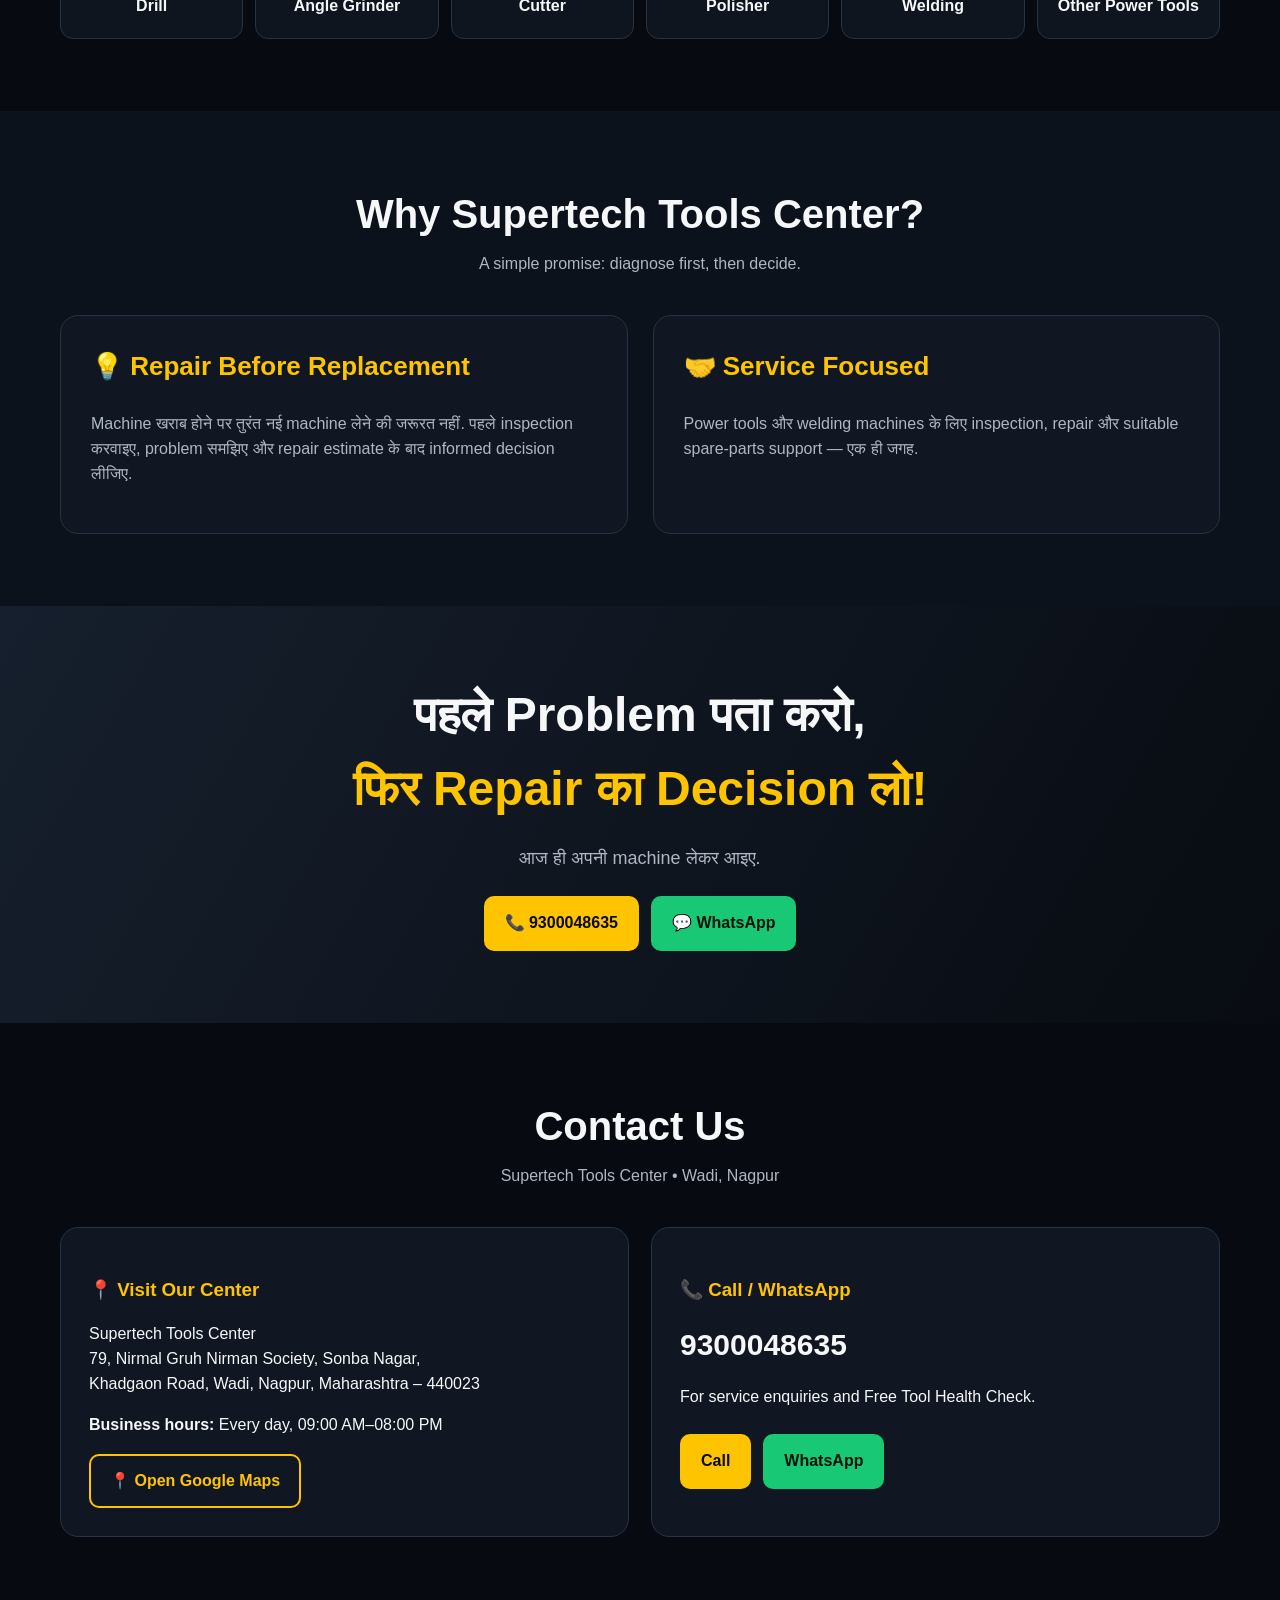
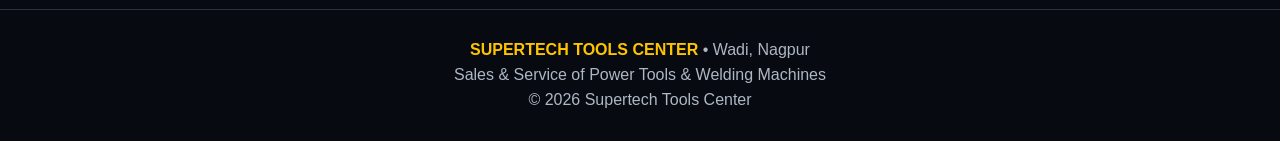
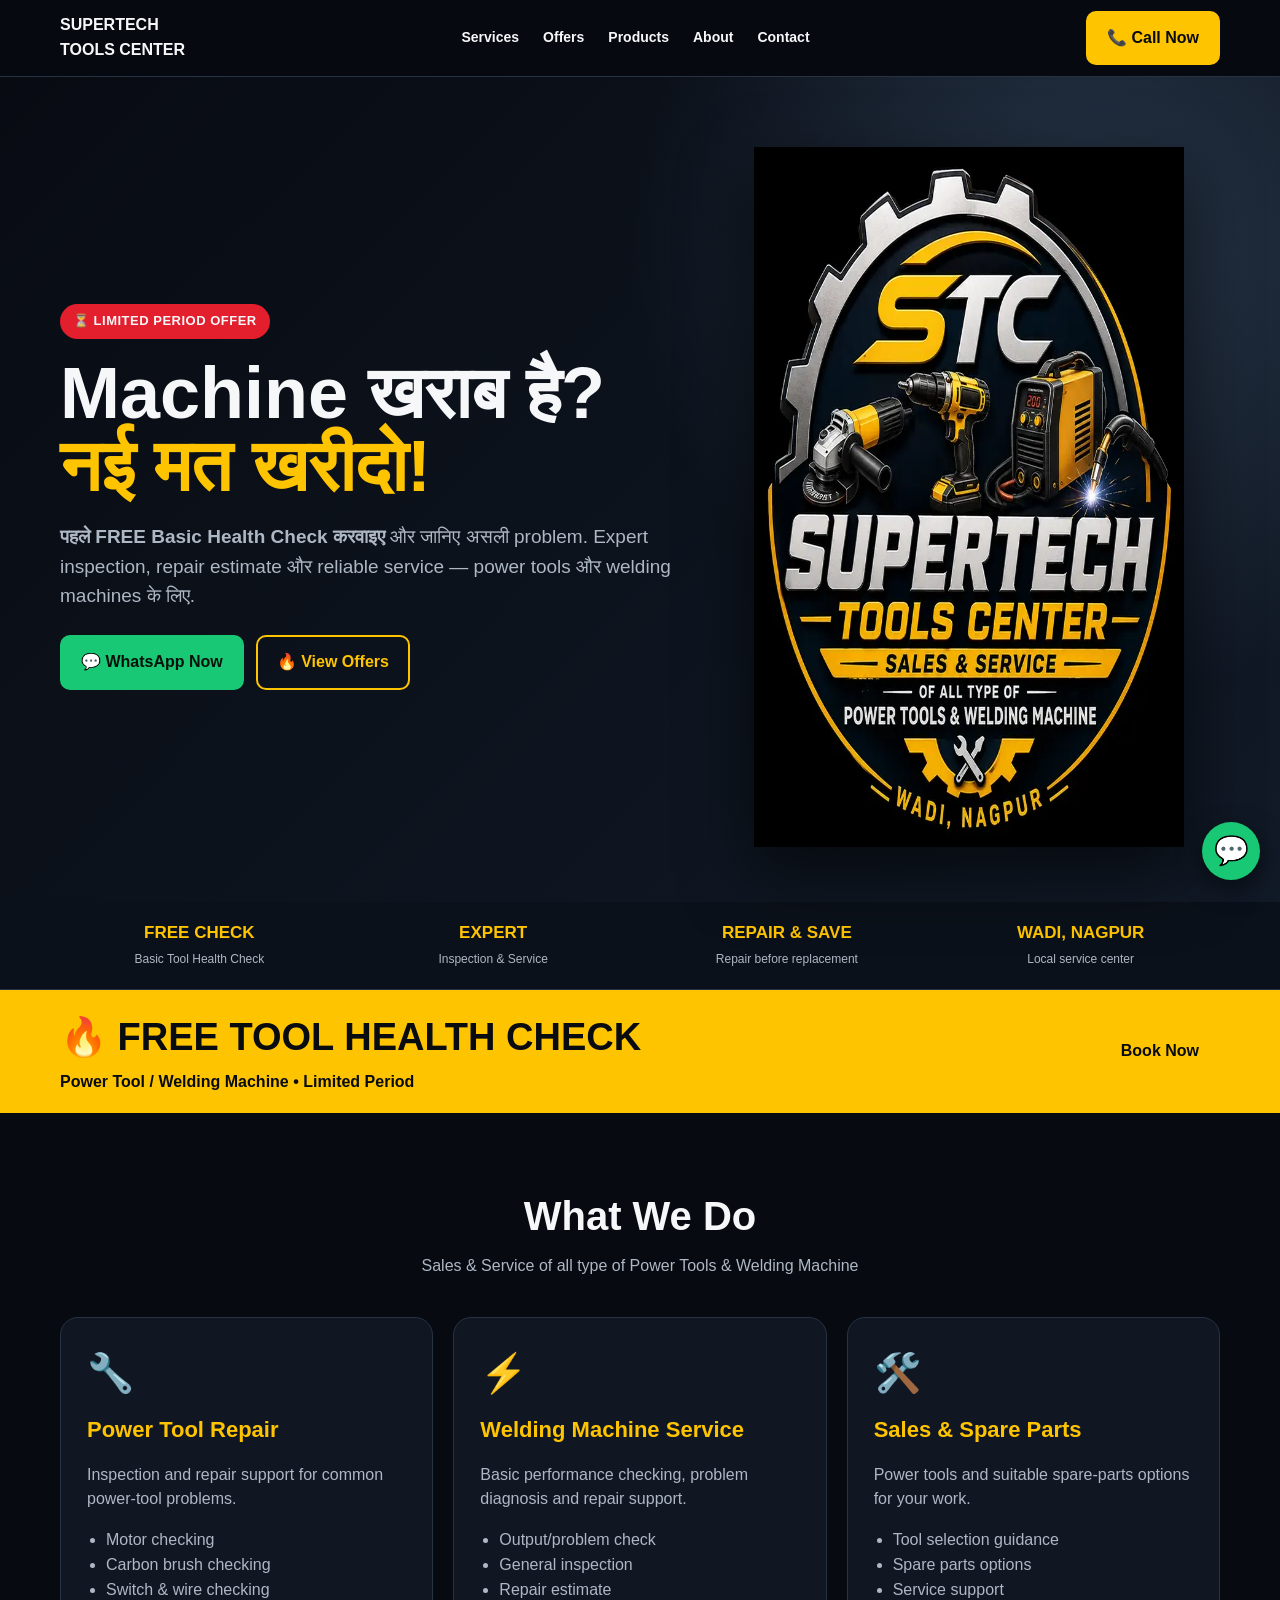
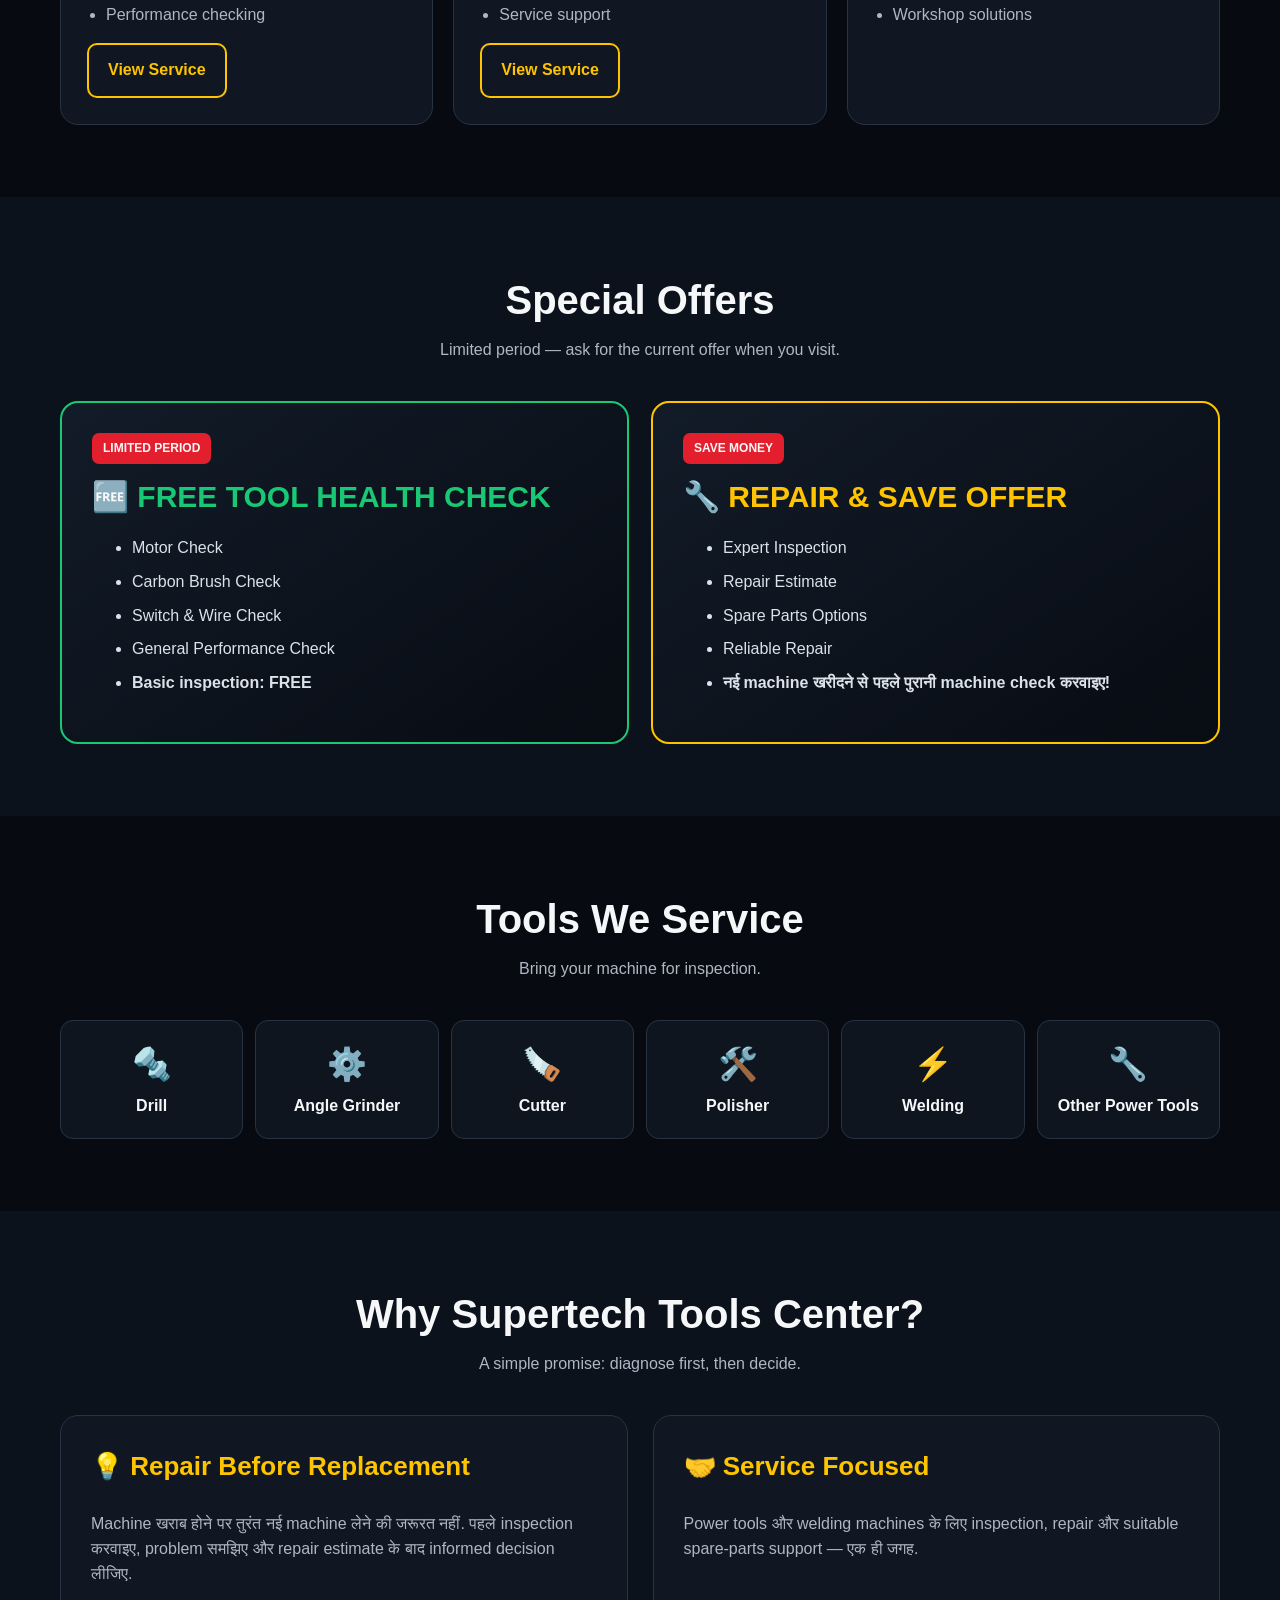
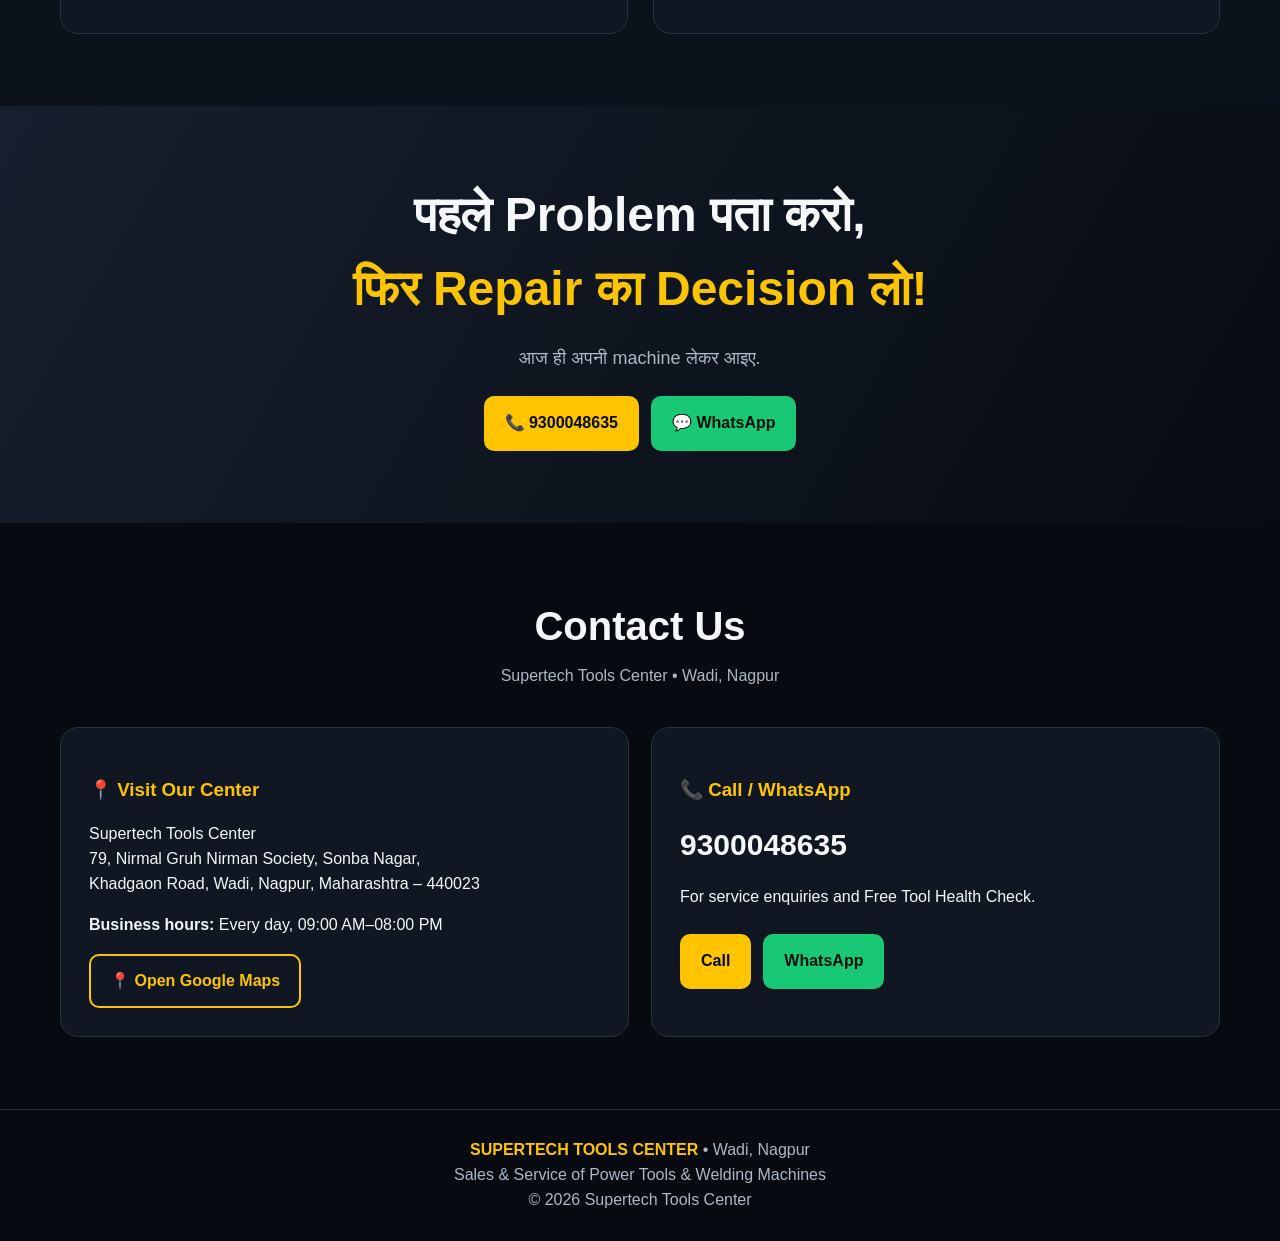
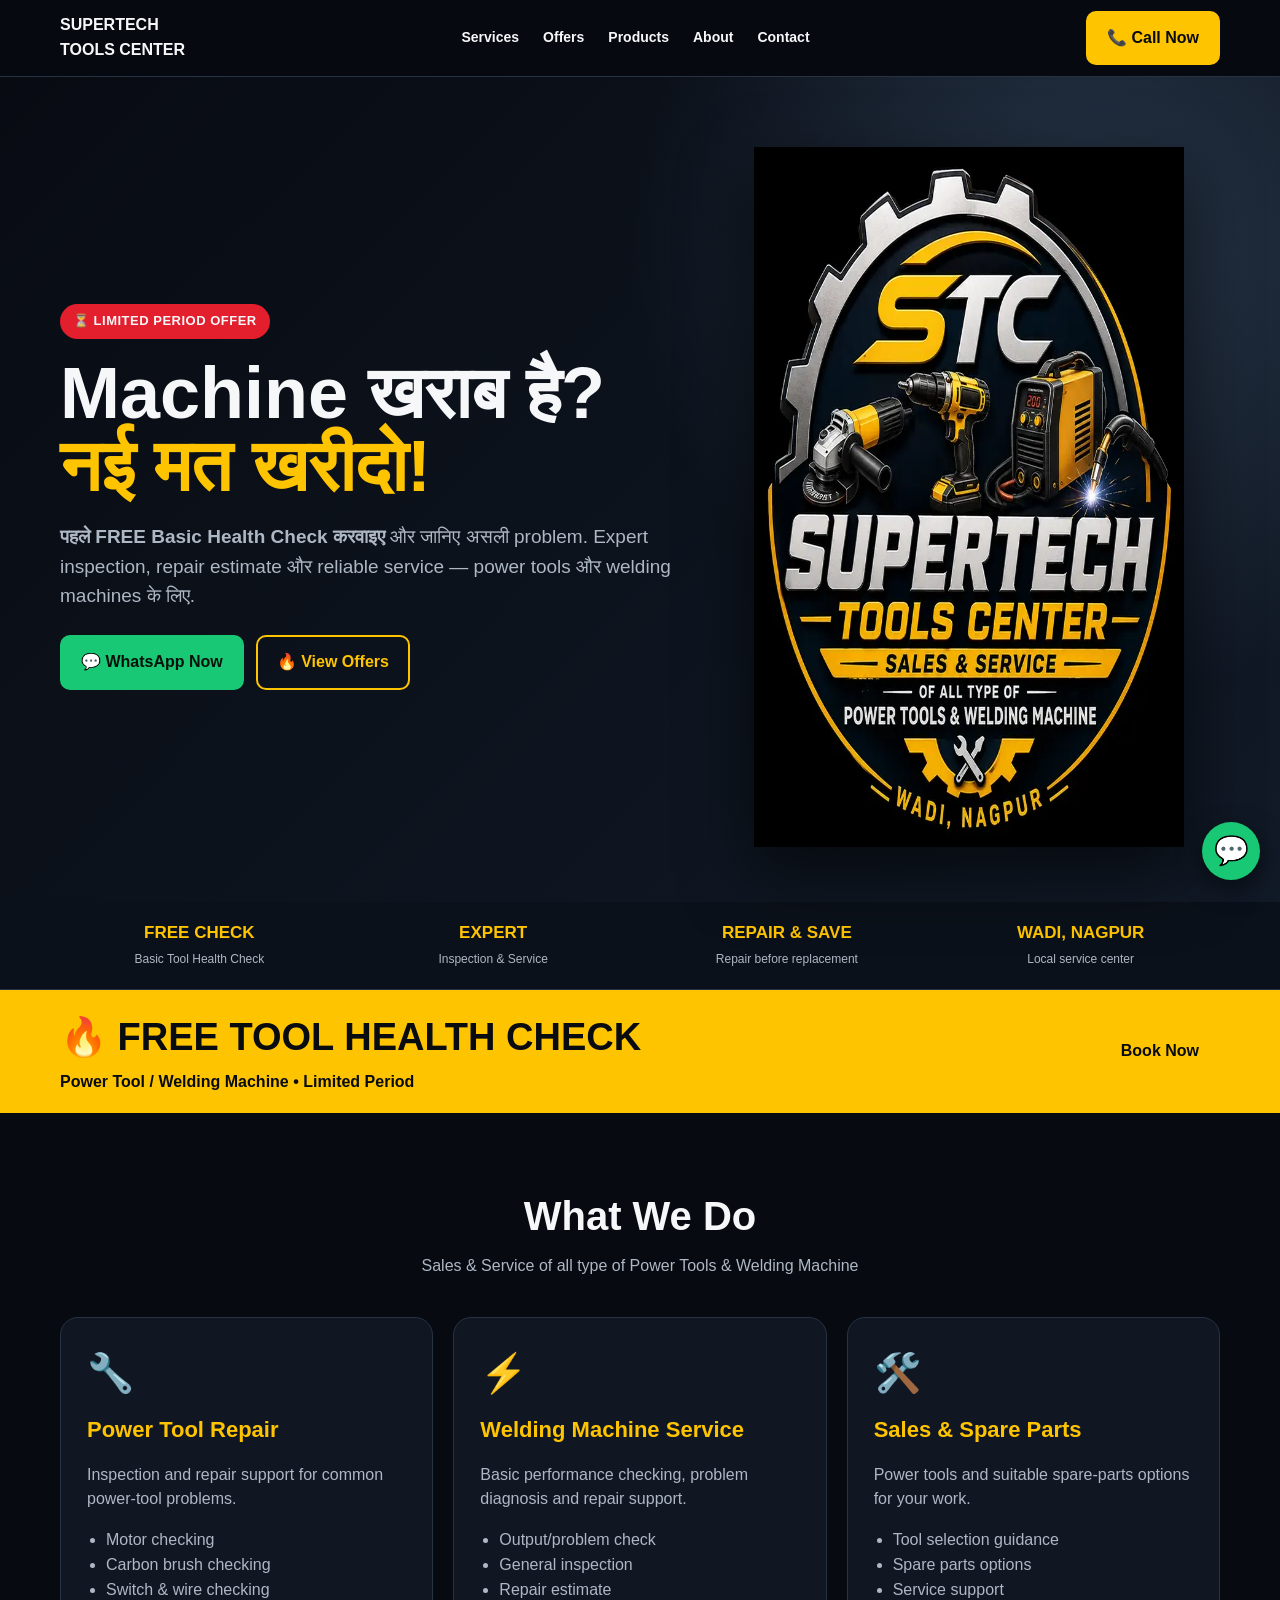
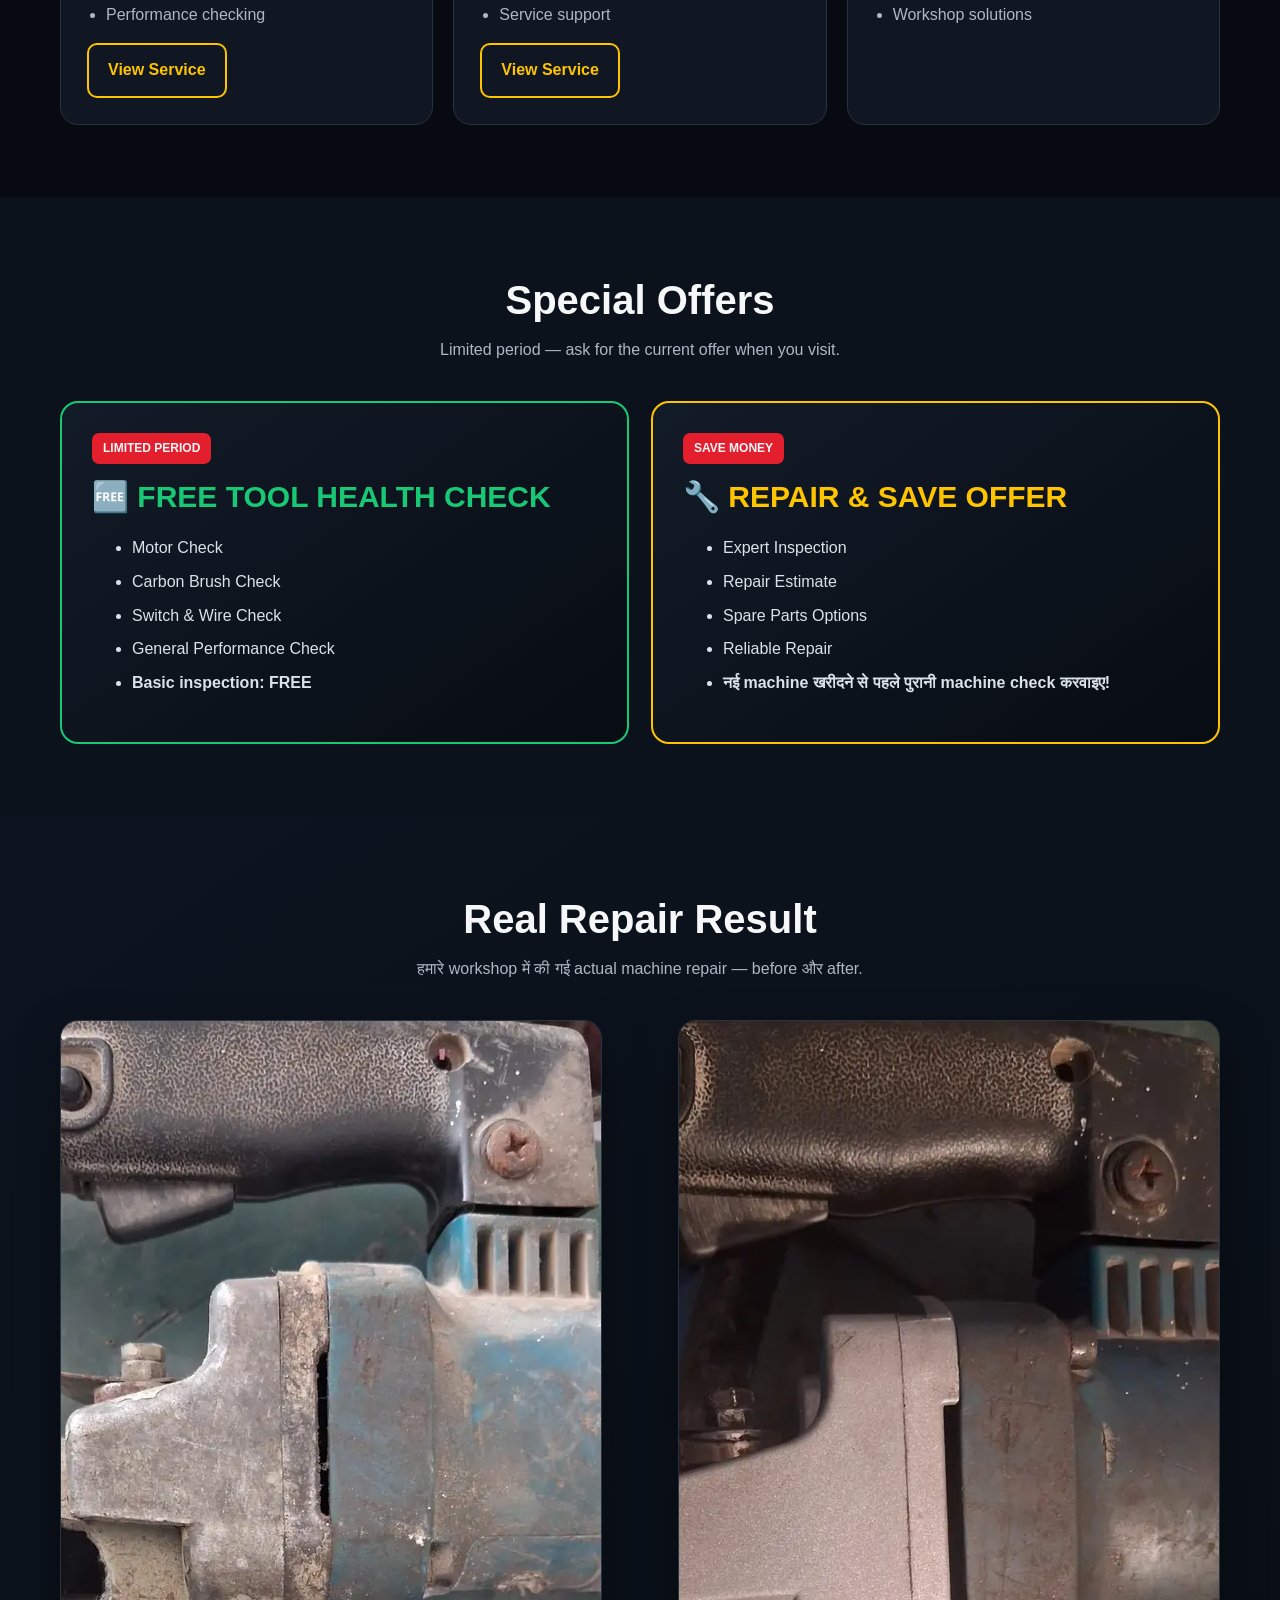
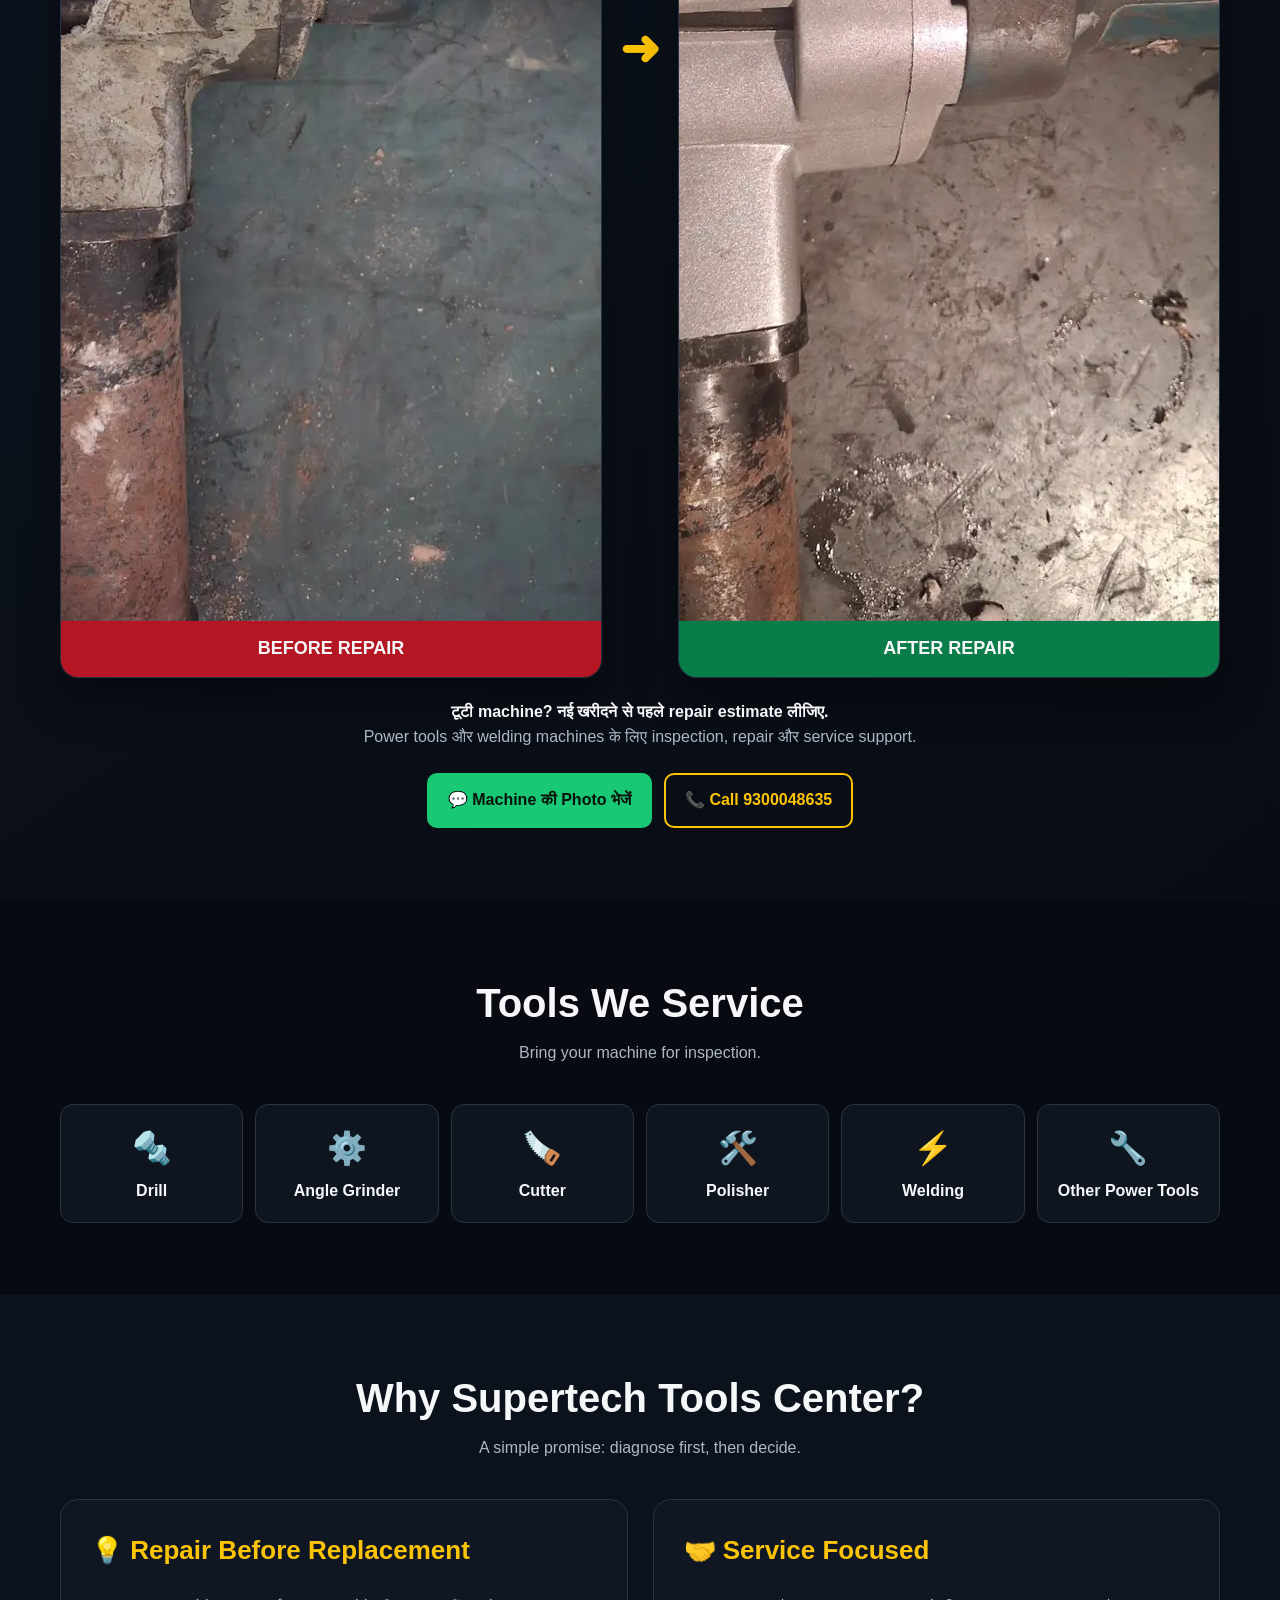
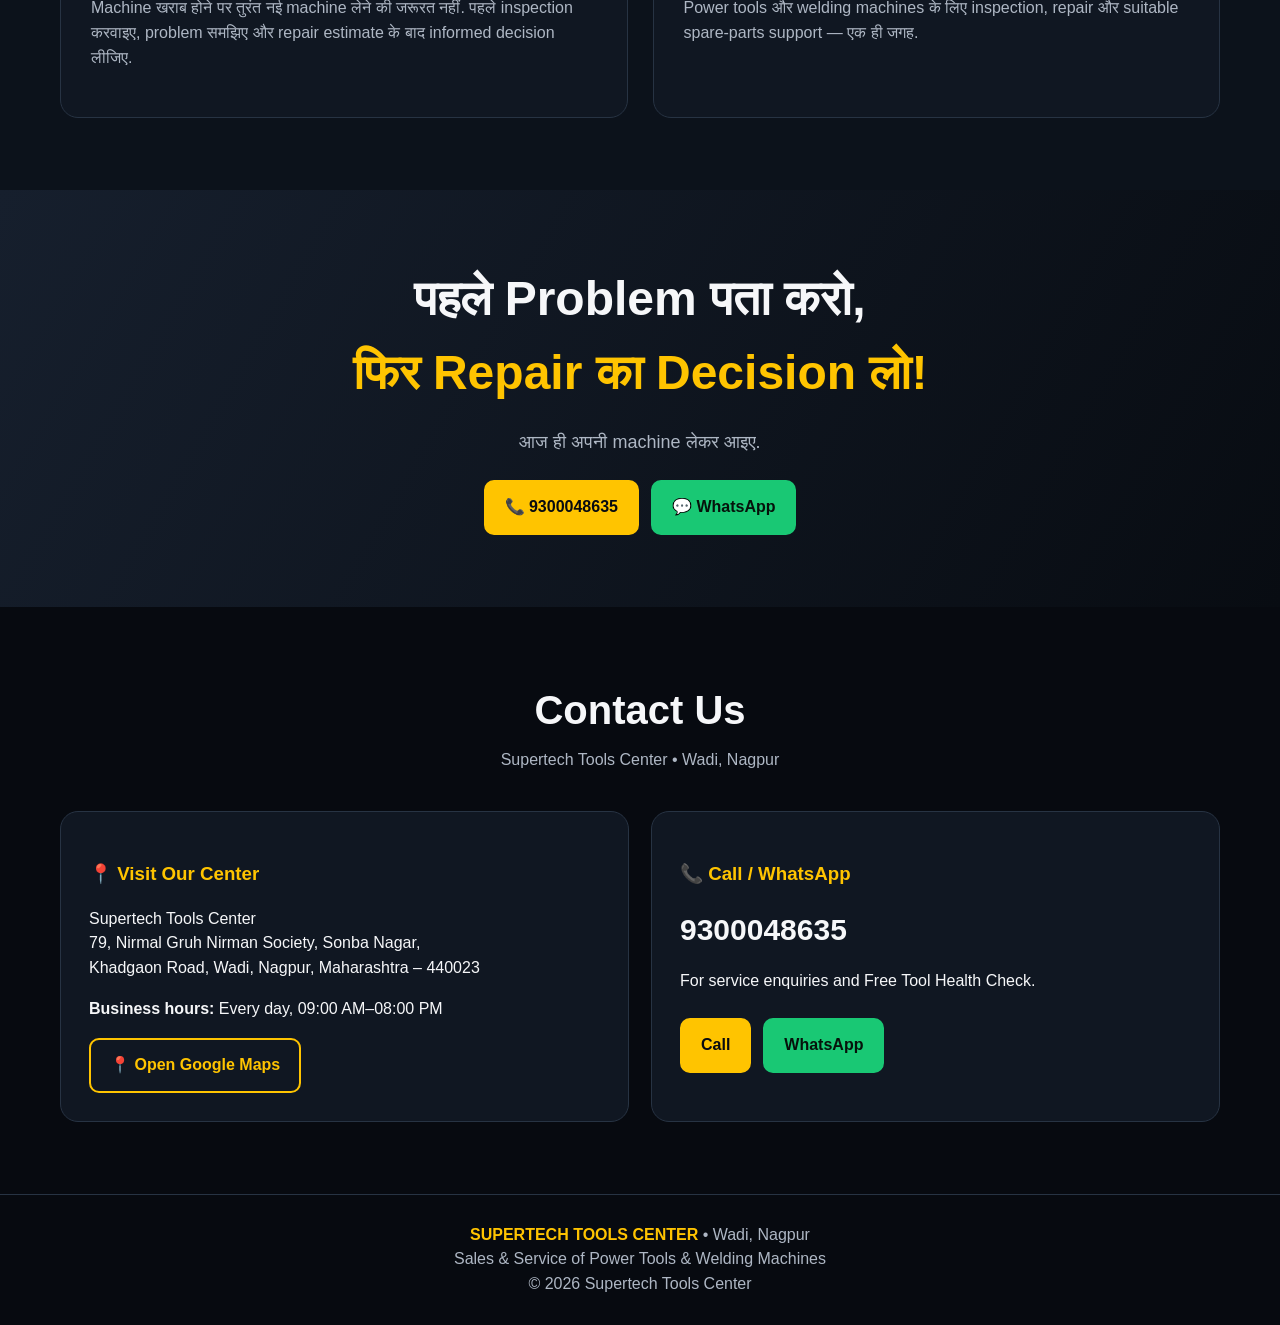
